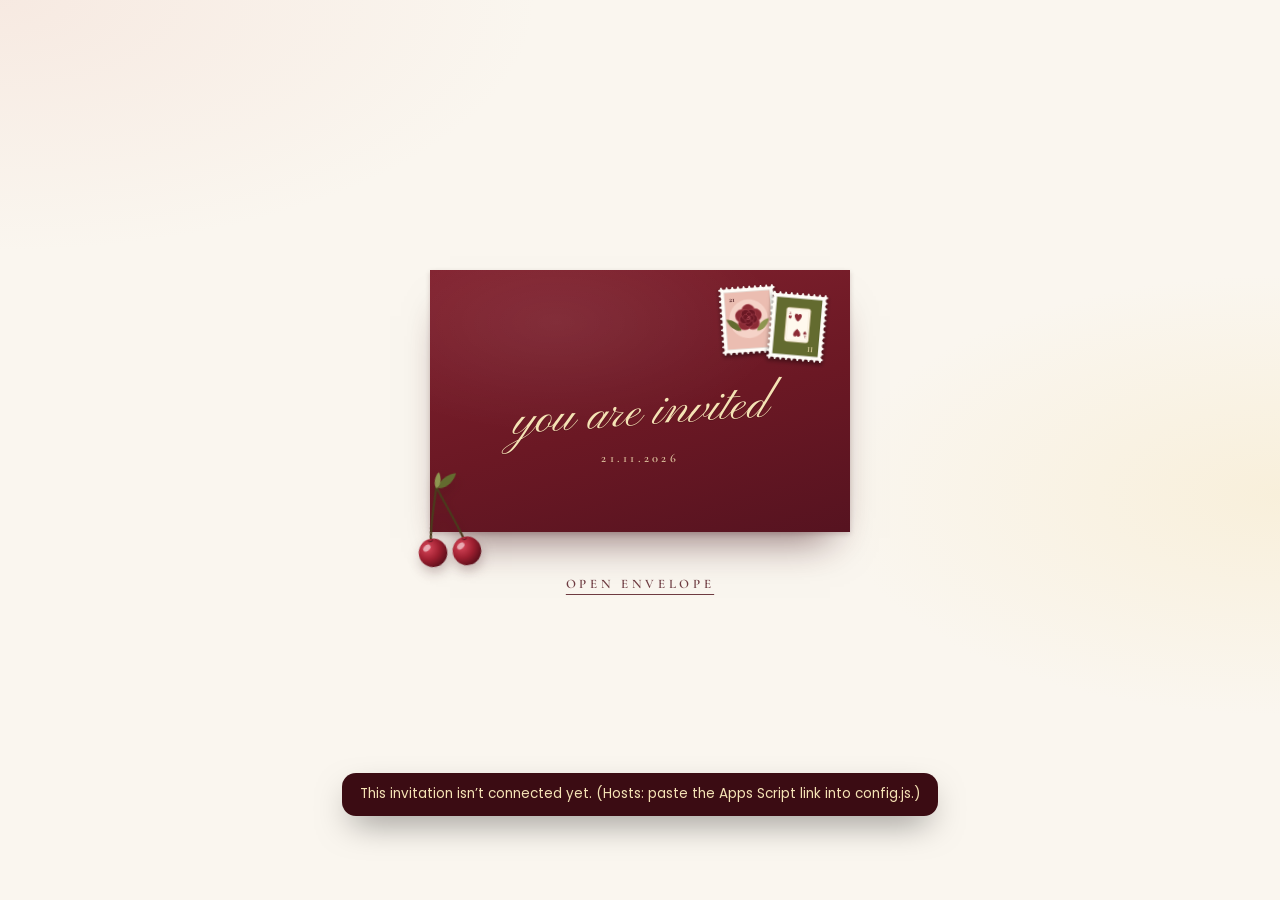
==== index.html @ 360c157d "Add files via upload" ====
<!doctype html>
<html lang="en">
<head>
<meta charset="utf-8">
<meta name="viewport" content="width=device-width, initial-scale=1, viewport-fit=cover">
<meta name="theme-color" content="#FAF6EF">
<meta name="robots" content="noindex, nofollow">
<meta name="format-detection" content="telephone=no">
<title>You’re invited 💌</title>
<meta name="description" content="Two of a Kind · A Birthday Celebration · Tap to open your invitation.">
<meta property="og:type" content="website">
<meta property="og:title" content="You’re invited 💌">
<meta property="og:description" content="Two of a Kind · A Birthday Celebration · Tap to open your invitation.">
<!-- OPTIONAL: for the envelope picture in WhatsApp previews, replace YOUR-GITHUB-NAME below with your GitHub username. -->
<meta property="og:image" content="https://YOUR-GITHUB-NAME.github.io/two-of-a-kind/og-default.jpg">
<meta property="og:image:width" content="1200">
<meta property="og:image:height" content="630">
<meta name="twitter:card" content="summary_large_image">
<link rel="icon" href="favicon.svg" type="image/svg+xml">
<link rel="preconnect" href="https://fonts.googleapis.com">
<link rel="preconnect" href="https://fonts.gstatic.com" crossorigin>
<link rel="stylesheet" href="https://fonts.googleapis.com/css2?family=Cormorant+Garamond:ital,wght@0,400;0,500;0,600;1,400;1,500&family=Pinyon+Script&family=Poppins:wght@300;400;500&display=swap">
<link rel="stylesheet" href="app.css?v=0134e0eb">
</head>
<body class="is-sealed is-loading">

<!-- ================================================= the envelope -->
<section class="opening" data-opening aria-label="Your invitation envelope">
  <div class="env-wrap">
    <div class="env" data-env>
      <div class="env-back" aria-hidden="true">
        <div class="env-card">
          <span class="ec-kicker">Please join us to celebrate</span>
          <span class="ec-script" data-slot="ec-title"></span>
        </div>
        <svg class="env-pocket" viewBox="0 0 160 100" preserveAspectRatio="none">
          <path d="M0 0L80 58L160 0V100H0Z" fill="#6B1824"/>
          <path d="M0 100L80 50L160 100Z" fill="#7A1F2B"/>
          <path d="M0 0L80 58L160 0M0 100L80 50L160 100" fill="none" stroke="#3B0C13" stroke-opacity=".35" stroke-width=".6"/>
        </svg>
        <div class="env-flap"><svg viewBox="0 0 160 64" preserveAspectRatio="none"><path d="M0 0H160L80 64Z" fill="#82222F"/><path d="M0 0L80 64L160 0" fill="none" stroke="#3B0C13" stroke-opacity=".3" stroke-width=".6"/></svg></div>
        <span class="env-seal" data-art="seal"></span>
      </div>
      <div class="env-front">
        <span class="stamp st-1" data-art="stamp-rose"></span>
        <span class="stamp st-2" data-art="stamp-heart"></span>
        <p class="env-script" data-slot="env-script">you are invited</p>
        <p class="env-date" data-slot="env-date"></p>
        <p class="env-to" data-slot="env-to"></p>
      </div>
    </div>
    <span class="op-cherries" data-art="cherries" aria-hidden="true"></span>
  </div>
  <button class="op-open" type="button" data-open>Open envelope</button>
  <p class="op-note" data-op-note hidden></p>
</section>

<!-- ================================================= the stationery -->
<main class="canvas" data-canvas aria-label="Invitation">

  <div class="hero">
    <div class="collage">
      <div class="liner" aria-hidden="true"></div>
      <button class="deco two-card" type="button" data-px="18" data-two aria-label="Flip the two of hearts">
        <span class="tc-inner"><span class="tc-face tc-front" data-art="two"></span><span class="tc-face tc-back" data-art="cardback"></span></span>
      </button>
      <span class="deco spark-a" data-px="-14" data-art="sparkles"></span>
      <figure class="polaroid pol-a" data-polaroid="0"></figure>
      <figure class="polaroid pol-b" data-polaroid="1"></figure>
      <div class="amp editable" data-amp data-edit="amp" role="img" aria-label="and"><span class="amp-ch" data-amp-ch data-px="-10">&amp;</span><span class="amp-handle" aria-hidden="true"></span></div>
      <p class="liner-script editable" data-edit="liner" data-text="linerScript"></p>
    </div>
    <div class="card-row">
      <figure class="polaroid pol-c" data-polaroid="2"></figure>
      <article class="invite-card editable" data-edit="card">
        <button class="kiss kiss-a" type="button" data-kiss aria-label="Send a kiss"><span data-art="kiss"></span></button>
        <p class="ic-kicker" data-text="kicker"></p>
        <h1 class="ic-title" data-slot="title"></h1>
        <p class="ic-tag" data-slot="tagline"></p>
        <span class="ic-rule" aria-hidden="true"></span>
        <p class="ic-names" data-slot="names"></p>
        <p class="ic-date" data-slot="ldate"></p>
        <button class="kiss kiss-b" type="button" data-kiss aria-label="Send a kiss"><span data-art="kiss"></span></button>
      </article>
      <p class="tape editable" data-edit="tape" data-slot="tape"></p>
    </div>
  </div>

  <div class="details">
    <article class="details-card land editable" data-land="rise" data-edit="details">
      <h2 class="dc-title"><span class="dc-the">The</span><span class="dc-script">Details</span></h2>
      <dl class="dc-list">
        <div><dt>Date</dt><dd data-slot="d-date"></dd></div>
        <div><dt>Time</dt><dd data-slot="d-time"></dd></div>
        <div><dt>Venue</dt><dd data-slot="d-venue"></dd></div>
        <div><dt>Location</dt><dd data-slot="d-location"></dd></div>
        <div><dt>RSVP by</dt><dd data-slot="d-deadline"></dd></div>
      </dl>
      <span class="dc-candles" data-art="candles" aria-hidden="true"></span>
    </article>

    <button class="mini mini-byob land editable" type="button" data-land="stamp" data-flip data-edit="byob" aria-label="Contribution card, tap to turn over">
      <span class="flip">
        <span class="face front">
          <svg class="mini-ico" viewBox="0 0 44 32" aria-hidden="true"><rect x="2" y="3" width="40" height="27" rx="2" fill="none" stroke="#3B0C13" stroke-width="1.6"/><path d="M3 4L22 18L41 4" fill="none" stroke="#3B0C13" stroke-width="1.6" stroke-linejoin="round"/><path d="M22 27C17 23.5 15.5 21 17 19.2C18.4 17.6 20.6 18.2 22 20C23.4 18.2 25.6 17.6 27 19.2C28.5 21 27 23.5 22 27Z" fill="#8C2B35"/></svg>
          <span class="m-title" data-text="byobTitle"></span>
          <span class="m-text" data-text="byobText"></span>
        </span>
        <span class="face back"><span class="m-back" data-text="byobBack"></span></span>
      </span>
    </button>

    <button class="mini mini-games land editable" type="button" data-land="right" data-flip data-edit="games" aria-label="Games card, tap to turn over">
      <span class="flip">
        <span class="face front">
          <svg class="mini-ico" viewBox="0 0 60 44" aria-hidden="true"><g class="die-a" transform="rotate(-12 18 24)"><rect x="4" y="10" width="26" height="26" rx="6" fill="#FFF9EE" stroke="#3B0C13" stroke-width="1.4"/><circle cx="11" cy="17" r="2.2" fill="#3B0C13"/><circle cx="17" cy="23" r="2.2" fill="#3B0C13"/><circle cx="23" cy="29" r="2.2" fill="#3B0C13"/></g><g class="die-b" transform="rotate(10 44 22)"><rect x="31" y="8" width="24" height="24" rx="6" fill="#3B0C13"/><circle cx="38" cy="15" r="2.1" fill="#F5E3B5"/><circle cx="48" cy="25" r="2.1" fill="#F5E3B5"/></g></svg>
          <span class="m-title" data-text="gamesTitle"></span>
          <span class="m-text" data-text="gamesText"></span>
        </span>
        <span class="face back"><span class="m-back" data-text="gamesBack"></span></span>
      </span>
    </button>

    <button class="mini mini-comfy land editable" type="button" data-land="left" data-flip data-edit="comfy" aria-label="Dress code card, tap to turn over">
      <span class="flip">
        <span class="face front">
          <span class="m-title" data-text="comfyTitle"></span>
          <span class="m-text" data-text="comfyText"></span>
          <svg class="mini-ico" viewBox="0 0 60 40" aria-hidden="true"><path d="M4 30Q30 22 56 10" fill="none" stroke="#636B2F" stroke-width="1.4"/><g fill="#636B2F"><path d="M16 27C12 20 14 14 20 12C21 18 20 23 16 27Z"/><path d="M28 23C26 16 29 10 35 9C35 15 33 20 28 23Z"/><path d="M40 18C39 12 42 7 48 6C47 11 45 16 40 18Z"/></g><g fill="#8E9650"><path d="M18 27C24 31 30 30 33 26C27 24 22 24 18 27Z"/><path d="M31 22C37 25 42 23 44 19C39 18 34 18 31 22Z"/></g></svg>
        </span>
        <span class="face back"><span class="m-back" data-text="comfyBack"></span></span>
      </span>
    </button>
  </div>

  <div class="reply">
    <figure class="polaroid pol-d land" data-land="drop" data-polaroid="3"></figure>
    <button class="rsvp-card land" type="button" data-land="rise" data-rsvp-card>
      <span class="rc-cherries" data-art="cherries" aria-hidden="true"></span>
      <span class="rc-spark" data-art="sparkles" aria-hidden="true"></span>
      <span class="rc-top" data-rc="top">Kindly</span>
      <span class="rc-script" data-rc="script">Rsvp</span>
      <span class="rc-bottom" data-rc="bottom">here</span>
      <span class="rc-note" data-rc="note"></span>
    </button>
    <div class="kisses land" data-land="stamp">
      <button class="kiss kiss-c" type="button" data-kiss aria-label="Send a kiss"><span data-art="kiss-dark"></span></button>
      <button class="kiss kiss-d" type="button" data-kiss aria-label="Send a kiss"><span data-art="kiss"></span></button>
    </div>
    <p class="signoff land editable" data-land="rise" data-edit="signoff" data-slot="signoff"></p>
  </div>
</main>

<!-- host editing -->
<button class="edit-toggle" type="button" data-edit-toggle hidden>✎ Edit</button>
<div class="edit-bar" data-edit-bar hidden>
  <span>Editing · tap anything marked ✎</span>
  <button type="button" data-edit-done>Done</button>
</div>
<div class="sheet" data-editor hidden>
  <form class="sheet-card editor" role="dialog" aria-modal="true" aria-labelledby="editor-title" data-editor-form novalidate>
    <span class="sheet-handle" aria-hidden="true"></span>
    <button class="sheet-x" type="button" data-close-editor aria-label="Close">×</button>
    <p class="sh-kicker">Edit</p>
    <h2 class="sh-title sh-title--sm" id="editor-title" data-editor-title></h2>
    <div class="ed-photo" data-ed-photo hidden>
      <div class="ed-thumb" data-ed-thumb></div>
      <div class="ed-photo-actions">
        <label class="btn btn--wine btn--sm ed-file">Choose photo<input type="file" accept="image/*" data-ed-file></label>
        <button class="btn btn--line btn--sm" type="button" data-ed-reset>Use illustration</button>
      </div>
    </div>
    <div data-ed-fields></div>
    <p class="ed-note" data-ed-note hidden></p>
    <div class="form-error" data-ed-error role="alert" hidden></div>
    <button class="btn btn--wine btn--lg btn--block" type="submit" data-ed-save>Save</button>
  </form>
</div>

<button class="fab" type="button" data-fab>Kindly RSVP</button>
<button class="music" type="button" data-music aria-label="Play music" aria-pressed="false" hidden>
  <svg viewBox="0 0 24 24" width="18" height="18" aria-hidden="true"><path d="M9 18V6l10-2v12" fill="none" stroke="currentColor" stroke-width="1.8"/><circle cx="6.5" cy="18" r="2.5" fill="currentColor"/><circle cx="16.5" cy="16" r="2.5" fill="currentColor"/></svg>
</button>
<audio data-audio preload="none" loop></audio>
<div class="toast" data-toast role="status" aria-live="polite"></div>

<!-- ================================================= RSVP sheet -->
<div class="sheet" data-sheet hidden>
  <div class="sheet-card" role="dialog" aria-modal="true" aria-label="RSVP">
    <span class="sheet-handle" aria-hidden="true"></span>
    <button class="sheet-x" type="button" data-close-sheet aria-label="Close">×</button>
    <div class="rsvp" data-rsvp data-view="choose">

      <div class="rsvp-pane" data-pane="choose">
        <p class="sh-kicker">Kindly reply</p>
        <h2 class="sh-title">So… are you in?</h2>
        <p class="sh-sub">Good times are better with good company.</p>
        <p class="rsvp-current" data-current hidden></p>
        <div class="choice">
          <button class="btn btn--wine btn--lg" type="button" data-choice="yes"><span aria-hidden="true">💖</span> Count me in!</button>
          <button class="btn btn--line btn--lg" type="button" data-choice="no"><span aria-hidden="true">🥹</span> Can’t make it</button>
        </div>
        <p class="rsvp-by" data-slot="rsvp-by"></p>
      </div>

      <form class="rsvp-pane form" data-pane="yes" novalidate>
        <button class="back" type="button" data-back>← Change my answer</button>
        <h2 class="sh-title sh-title--sm">Yay! Let’s get you on the list. <span aria-hidden="true">💖</span></h2>
        <div class="form-error" data-form-error role="alert" hidden></div>
        <label class="field">
          <span class="lbl">Full name</span>
          <input name="name" autocomplete="name" autocapitalize="words" maxlength="80" required>
          <span class="err" data-err="name"></span>
        </label>
        <div class="field">
          <div class="lbl-row">
            <span class="lbl" id="contact-lbl">Best way to reach you</span>
            <span class="seg" role="radiogroup" aria-label="Contact type">
              <button type="button" role="radio" aria-checked="true" data-ckind="tel">Phone</button>
              <button type="button" role="radio" aria-checked="false" data-ckind="email">Email</button>
            </span>
          </div>
          <input name="contact" type="tel" inputmode="tel" autocomplete="tel" maxlength="120" aria-labelledby="contact-lbl" placeholder="Your phone number">
          <span class="err" data-err="contact"></span>
        </div>
        <div class="field" data-party hidden>
          <span class="lbl">How many of you? <small data-party-hint></small></span>
          <div class="stepper">
            <button type="button" data-step="-1" aria-label="One fewer">−</button>
            <output name="partySize" data-party-out>1</output>
            <button type="button" data-step="1" aria-label="One more">+</button>
          </div>
          <span class="err" data-err="partySize"></span>
        </div>
        <fieldset class="field">
          <legend class="lbl">Bringing a game? <span aria-hidden="true">🎲</span></legend>
          <div class="chips">
            <label class="chip"><input type="radio" name="bringingGame" value="yes"><span>Yes!</span></label>
            <label class="chip"><input type="radio" name="bringingGame" value="no" checked><span>Not this time</span></label>
          </div>
          <input name="game" class="game-input" placeholder="Which one? (optional)" maxlength="60" hidden>
        </fieldset>
        <div class="field note-field">
          <button type="button" class="linkish" data-note-toggle>+ Add a note for the hosts</button>
          <textarea name="message" rows="2" maxlength="280" placeholder="Anything we should know?" hidden></textarea>
        </div>
        <button class="btn btn--wine btn--lg btn--block" type="submit" data-submit>Confirm my RSVP <span aria-hidden="true">✨</span></button>
      </form>

      <form class="rsvp-pane form" data-pane="no" novalidate>
        <button class="back" type="button" data-back>← Change my answer</button>
        <h2 class="sh-title sh-title--sm">We’ll save you a toast. <span aria-hidden="true">🥂</span></h2>
        <div class="form-error" data-form-error role="alert" hidden></div>
        <label class="field">
          <span class="lbl">Your name</span>
          <input name="name" autocomplete="name" autocapitalize="words" maxlength="80" required>
          <span class="err" data-err="name"></span>
        </label>
        <div class="field note-field">
          <button type="button" class="linkish" data-note-toggle>+ Leave a little note</button>
          <textarea name="message" rows="2" maxlength="280" placeholder="Optional" hidden></textarea>
        </div>
        <button class="btn btn--wine btn--lg btn--block" type="submit" data-submit>Send my regrets</button>
      </form>

      <div class="rsvp-pane done" data-pane="done-yes" tabindex="-1">
        <div class="petals" data-petals aria-hidden="true"></div>
        <h2 class="done-title">You’re on the list! <span aria-hidden="true">✨</span></h2>
        <p class="sh-sub">Can’t wait to see you there!</p>
        <article class="pass" aria-label="Your guest pass">
          <span class="pass-stamp" data-art="stamp-cherries" aria-hidden="true"></span>
          <p class="pass-kicker">Official guest pass</p>
          <h3 class="pass-title" data-slot="p-event"></h3>
          <div class="pass-perf" aria-hidden="true"></div>
          <dl class="pass-grid">
            <div class="full"><dt>Guest</dt><dd data-slot="p-guest"></dd></div>
            <div><dt>Status</dt><dd class="ok">Confirmed ✓</dd></div>
            <div><dt data-slot="p-party-lbl">Party</dt><dd data-slot="p-party"></dd></div>
            <div><dt>Date</dt><dd data-slot="p-date"></dd></div>
            <div><dt>Time</dt><dd data-slot="p-time"></dd></div>
            <div class="full"><dt>Location</dt><dd data-slot="p-location"></dd></div>
          </dl>
        </article>
        <div class="countdown" data-countdown></div>
        <div class="pass-actions">
          <button class="btn btn--wine" type="button" data-save-pass>Save my pass</button>
          <button class="btn btn--line" type="button" data-cal-toggle aria-expanded="false">Add to calendar</button>
          <button class="btn btn--line" type="button" data-directions>Get directions</button>
          <button class="btn btn--line" type="button" data-update>Update my RSVP</button>
        </div>
        <div class="cal-menu" data-cal-menu hidden>
          <a data-cal="google" target="_blank" rel="noopener">Google Calendar</a>
          <a data-cal="ics">Apple / Outlook</a>
        </div>
        <div class="mylink" data-mylink hidden>
          <p>Your personal link: check the details or change your RSVP any time. This page also remembers you on this phone.</p>
          <div class="mylink-row"><input readonly data-mylink-input aria-label="Your personal link"><button type="button" class="btn btn--wine btn--sm" data-copy-link>Copy</button></div>
          <a class="btn btn--line btn--sm mylink-wa" data-mylink-wa target="_blank" rel="noopener">Send it to myself on WhatsApp</a>
        </div>
      </div>

      <div class="rsvp-pane done" data-pane="done-no" tabindex="-1">
        <h2 class="done-title">We’ll miss you! <span aria-hidden="true">💕</span></h2>
        <p class="sh-sub">Thanks for letting us know!</p>
        <button class="btn btn--line" type="button" data-update>Changed your mind? Update my RSVP</button>
      </div>

      <div class="rsvp-pane done" data-pane="closed">
        <h2 class="done-title">RSVPs are closed</h2>
        <p class="sh-sub" data-slot="closed-msg"></p>
      </div>
    </div>
  </div>
</div>

<div class="sheet sheet--pass" data-pass-modal hidden>
  <div class="sheet-card" role="dialog" aria-modal="true" aria-label="Save your guest pass">
    <span class="sheet-handle" aria-hidden="true"></span>
    <button class="sheet-x" type="button" data-close-modal aria-label="Close">×</button>
    <div class="pass-img-wrap"><img alt="Your guest pass" data-pass-img><p class="pass-loading" data-pass-loading>Making your pass…</p></div>
    <p class="pass-tip">Long-press the image to save it to your photos.</p>
    <div class="pass-modal-actions">
      <button class="btn btn--wine btn--sm" type="button" data-share-pass hidden>Share / Save</button>
      <a class="btn btn--line btn--sm" data-download-pass download="guest-pass.png">Download</a>
    </div>
  </div>
</div>

<noscript><div class="noscript">This invitation needs JavaScript to open. Please open the link in your phone’s browser.</div></noscript>
<script src="config.js?v=0134e0eb"></script>
<script src="event.js?v=0134e0eb"></script>
<script src="art.js?v=0134e0eb"></script>
<script src="static-api.js?v=0134e0eb"></script>
</body>
</html>
---- app.css ----
/* Layout concept: one warm-white stationery canvas. Burgundy paper, Polaroids and ivory cards overlap like pieces
   laid on a table: envelope → collage (liner + photos + invitation) → layered detail cards → RSVP card. */
:root {
  --canvas: #FAF6EF;
  --cream: #FCF4E4;
  --paper: #FFFAF0;
  --ivory: #F5E3B5;
  --burgundy: #3B0C13;
  --wine: #6B1824;
  --wine-2: #82222F;
  --rose: #8C2B35;
  --pink: #EBBDB1;
  --pink-soft: #F5DCD3;
  --olive: #636B2F;
  --olive-soft: #8E9650;
  --ink: #3B0C13;
  --ink-soft: #6E3B41;
  --script: 'Pinyon Script', 'Snell Roundhand', 'Apple Chancery', cursive;
  --serif: 'Cormorant Garamond', 'Cormorant', Georgia, 'Times New Roman', serif;
  --sans: 'Poppins', system-ui, -apple-system, 'Segoe UI', Roboto, sans-serif;
  --ease: cubic-bezier(.22, .8, .24, 1);
  --shadow-paper: 0 18px 32px -18px rgba(59, 12, 19, .55), 0 2px 5px rgba(59, 12, 19, .1);
  --safe-t: env(safe-area-inset-top, 0px);
  --safe-b: env(safe-area-inset-bottom, 0px);
  color-scheme: light;
}

*, *::before, *::after { box-sizing: border-box; }
html { -webkit-text-size-adjust: 100%; background: var(--canvas); }
body {
  margin: 0; min-height: 100vh; color: var(--ink); font: 300 15px/1.55 var(--sans);
  background:
    radial-gradient(60% 40% at 0% 0%, rgba(235, 189, 177, .22), rgba(235, 189, 177, 0) 70%),
    radial-gradient(50% 35% at 100% 55%, rgba(245, 227, 181, .35), rgba(245, 227, 181, 0) 70%),
    var(--canvas);
  -webkit-font-smoothing: antialiased; overflow-x: clip; -webkit-tap-highlight-color: transparent;
}
button, input, textarea { font: inherit; color: inherit; }
button { cursor: pointer; }
img, svg { display: block; max-width: 100%; }
a { color: inherit; }
[hidden] { display: none !important; }
:focus-visible { outline: 2px solid var(--rose); outline-offset: 3px; }
.is-placeholder { opacity: .6; font-style: normal !important; font-family: var(--serif) !important; letter-spacing: .04em; }

/* ================================================= envelope */
.opening {
  min-height: 100vh; min-height: 100svh;
  display: flex; flex-direction: column; align-items: center; justify-content: center; gap: 34px;
  padding: calc(var(--safe-t) + 28px) 20px calc(var(--safe-b) + 28px);
}
.is-open .opening { display: none; }
.env-wrap { position: relative; width: min(86vw, 420px); margin-top: -3vh; }
.env { position: relative; aspect-ratio: 8 / 5; }
.env-front, .env-back { position: absolute; inset: 0; }
.env-front {
  z-index: 2; display: flex; flex-direction: column; align-items: center; justify-content: center; text-align: center;
  background:
    radial-gradient(90% 70% at 30% 20%, rgba(255, 255, 255, .07), rgba(255, 255, 255, 0) 60%),
    linear-gradient(165deg, var(--wine-2) 0%, var(--wine) 55%, #561320 100%);
  box-shadow: 0 26px 40px -20px rgba(59, 12, 19, .6), 0 2px 5px rgba(59, 12, 19, .18);
  color: var(--ivory);
}
.stamp { position: absolute; top: 6%; width: 13.5%; filter: drop-shadow(0 2px 2px rgba(0, 0, 0, .28)); }
.stamp svg { width: 100%; height: auto; }
.st-1 { right: 18%; transform: rotate(-4deg); }
.st-2 { right: 5%; top: 9%; transform: rotate(5deg); }
.env-script { margin: 12% 0 0; font: 400 clamp(34px, 10.5vw, 50px)/1 var(--script); transform: rotate(-4deg); color: var(--ivory); text-shadow: 0 1px 0 rgba(0, 0, 0, .15); }
.env-date { margin: 14px 0 0; font: 600 12.5px/1 var(--serif); letter-spacing: .26em; color: rgba(245, 227, 181, .85); }
.env-to { position: absolute; right: 7%; bottom: 8%; margin: 0; font: italic 500 15px/1 var(--serif); color: rgba(245, 227, 181, .78); }
.env-back { z-index: 1; transform: scaleX(0); perspective: 900px; }
.env-back::before { content: ''; position: absolute; inset: 0; background: #4E101A; box-shadow: 0 26px 40px -20px rgba(59, 12, 19, .6); }
.env-card {
  position: absolute; left: 6%; right: 6%; top: 6%; height: 90%; z-index: 2;
  background: var(--cream); box-shadow: 0 2px 6px rgba(0, 0, 0, .2);
  display: flex; flex-direction: column; align-items: center; padding-top: 9%; color: var(--burgundy); text-align: center;
}
.ec-kicker { font: 600 8.5px/1 var(--serif); letter-spacing: .22em; text-transform: uppercase; color: var(--rose); }
.ec-script { margin-top: 8px; font: 400 clamp(24px, 7.5vw, 34px)/1 var(--script); }
.env-pocket { position: absolute; inset: 0; width: 100%; height: 100%; z-index: 3; }
.env-flap { position: absolute; left: 0; right: 0; top: 0; height: 64%; z-index: 4; transform-origin: 50% 0; }
.env-flap svg { width: 100%; height: 100%; filter: drop-shadow(0 3px 3px rgba(0, 0, 0, .25)); }
.env-seal { position: absolute; left: 50%; top: 64%; width: 17%; z-index: 5; transform: translate(-50%, -50%); filter: drop-shadow(0 3px 3px rgba(0, 0, 0, .3)); }
.op-cherries { position: absolute; left: -7%; bottom: -15%; width: 20%; z-index: 3; transform: rotate(-12deg); filter: drop-shadow(0 6px 6px rgba(59, 12, 19, .25)); }
.op-open {
  background: none; border: 0; padding: 12px 18px; color: var(--ink-soft);
  font: 600 13px/1 var(--serif); letter-spacing: .28em; text-transform: uppercase;
  text-decoration: underline; text-decoration-thickness: 1px; text-underline-offset: 6px;
  animation: breathe 3s ease-in-out infinite;
}
.op-note { max-width: 300px; margin: 8px 0 0; text-align: center; font: italic 500 17px/1.45 var(--serif); color: var(--ink-soft); }
.op-note a { color: var(--rose); }

/* opening sequence */
.is-opening .op-open, .is-opening .op-cherries { opacity: 0; transition: opacity .3s; animation: none; }
.is-opening .env-front { animation: flipOut .3s ease-in forwards; }
.is-opening .env-back { animation: flipIn .3s .3s ease-out forwards; }
.is-opening .env-seal { animation: sealOff .45s .8s ease-in forwards; }
.is-opening .env-flap { animation: flapOpen .6s 1.05s cubic-bezier(.4, 0, .2, 1) forwards; }
.is-opening .env-card { animation: cardOut .85s 1.6s var(--ease) forwards; }
.is-opening .opening { animation: opFade .5s 2.45s ease forwards; }
@keyframes flipOut { to { transform: scaleX(0); } }
@keyframes flipIn { from { transform: scaleX(0); } to { transform: scaleX(1); } }
@keyframes sealOff { 0% { transform: translate(-50%, -50%) scale(1); } 30% { transform: translate(-50%, -50%) scale(1.12); } 100% { transform: translate(-50%, -20%) scale(.6); opacity: 0; } }
@keyframes flapOpen { 0% { transform: rotateX(0); z-index: 4; } 49% { z-index: 4; } 50% { z-index: 1; } 100% { transform: rotateX(180deg); z-index: 1; } }
@keyframes cardOut { to { transform: translateY(-56%); } }
@keyframes opFade { to { opacity: 0; transform: scale(1.04); } }
@keyframes breathe { 0%, 100% { opacity: .65; } 50% { opacity: 1; } }

/* ================================================= canvas */
.canvas { display: none; position: relative; overflow-x: clip; max-width: 520px; margin: 0 auto; padding: calc(var(--safe-t) + 22px) 16px calc(var(--safe-b) + 120px); }
.is-open .canvas { display: block; }

/* --- hero collage */
.collage { position: relative; aspect-ratio: 1 / 1.08; }
.liner { position: absolute; left: 3%; right: 3%; top: 6%; bottom: 0; }
.liner svg { width: 100%; height: 100%; overflow: visible; filter: drop-shadow(0 18px 22px rgba(59, 12, 19, .35)); }
.deco { position: absolute; z-index: 4; pointer-events: none; translate: 0 var(--py, 0px); }
.deco svg { width: 100%; height: auto; display: block; }
.two-card { left: -2%; top: 1%; width: 16%; padding: 0; border: 0; background: none; pointer-events: auto; cursor: pointer; transform: rotate(-14deg); filter: drop-shadow(0 6px 8px rgba(59, 12, 19, .25)); perspective: 600px; }
.tc-inner { display: grid; transform-style: preserve-3d; transition: transform .7s cubic-bezier(.3, 1.4, .4, 1); }
.two-card.flipped .tc-inner { transform: rotateY(180deg); }
.tc-face { grid-area: 1 / 1; backface-visibility: hidden; -webkit-backface-visibility: hidden; }
.tc-back { transform: rotateY(180deg); }
.spark-a { right: 3%; top: 0; width: 16%; }

.polaroid { position: absolute; margin: 0; perspective: 1000px; }
.pol-flip {
  display: grid; width: 100%; padding: 0; border: 0; background: none; color: inherit; text-align: center; cursor: pointer;
  transform-style: preserve-3d; transition: transform .8s cubic-bezier(.3, 1.3, .4, 1);
}
.polaroid.flipped .pol-flip { transform: rotateY(180deg); }
.pol-face { grid-area: 1 / 1; backface-visibility: hidden; -webkit-backface-visibility: hidden; background: #FFFDF8; padding: 7% 7% 0; box-shadow: 0 16px 26px -14px rgba(40, 10, 15, .55), 0 1px 3px rgba(40, 10, 15, .14); }
.pol-back {
  transform: rotateY(180deg); display: flex; flex-direction: column; align-items: center; justify-content: center; gap: 10px; padding: 12%;
  background: repeating-linear-gradient(0deg, rgba(140, 43, 53, .07) 0 1px, transparent 1px 26px), #FBF6EC;
}
.pol-note { font: 400 clamp(18px, 5.4vw, 26px)/1.15 var(--script); color: var(--burgundy); overflow-wrap: anywhere; }
.pol-stamp { font: 600 10.5px/1 var(--serif); letter-spacing: .24em; color: var(--rose); border: 1px solid rgba(140, 43, 53, .4); padding: 5px 8px; transform: rotate(-6deg); }
.polaroid .ph { display: block; position: relative; aspect-ratio: 1 / 1.04; overflow: hidden; background: var(--pink-soft); }
.polaroid .ph > svg, .polaroid .ph > img { width: 100%; height: 100%; object-fit: cover; transform: translateY(var(--py, 0px)) scale(1.14); will-change: transform; }
.polaroid .ph::after { content: ''; position: absolute; inset: 0; box-shadow: inset 0 0 0 1px rgba(0, 0, 0, .06); background: linear-gradient(160deg, rgba(255, 255, 255, .12), rgba(255, 255, 255, 0) 40%); }
.pol-cap { display: block; padding: .5em 0 .65em; text-align: center; font: 400 clamp(16px, 4.8vw, 23px)/1 var(--script); color: var(--burgundy); white-space: nowrap; overflow: hidden; text-overflow: ellipsis; }
.pol-a { left: 6%; top: 17%; width: 45%; transform: rotate(-7deg); z-index: 2; }
.pol-b { left: 49%; top: 21%; width: 43%; transform: rotate(5.5deg); z-index: 2; }
.amp {
  position: absolute; left: 50%; top: 47%; z-index: 3; transform: translate(-50%, -50%) rotate(-6deg);
  font: italic 500 90px/1 var(--serif); color: var(--canvas); user-select: none; -webkit-user-select: none; cursor: default;
  text-shadow: 0 3px 10px rgba(40, 10, 15, .35);
}
.amp-ch { display: block; padding: 0 .06em; translate: 0 var(--py, 0px); }
.amp-handle { display: none; }
.amp.is-off { display: none; }
.is-editing .amp { touch-action: none; cursor: grab; outline-offset: 2px; }
.is-editing .amp.is-off { display: block; opacity: .35; }
.is-editing .amp.dragging { cursor: grabbing; }
.is-editing .amp-handle {
  display: block; position: absolute; right: -14px; bottom: -14px; width: 26px; height: 26px; border-radius: 50%;
  background: var(--paper); border: 2px solid var(--wine); box-shadow: 0 3px 8px rgba(0, 0, 0, .3); cursor: nwse-resize; touch-action: none;
}
.is-editing .amp-handle::after { content: '⤡'; display: grid; place-items: center; height: 100%; font: 400 13px/1 var(--sans); color: var(--wine); }
.is-entering .amp { animation: popIn .7s 1s cubic-bezier(.3, 1.5, .5, 1) both; }
.field input.ed-range { min-height: 0; height: 32px; padding: 0; border: 0; border-radius: 0; background: none; box-shadow: none; -webkit-appearance: auto; appearance: auto; accent-color: var(--wine); width: 100%; }
.ed-swatch small { display: block; margin-top: 4px; text-align: center; font: 400 10.5px/1.2 var(--sans); color: var(--ink-soft); }
.ed-swatches { display: flex; gap: 10px; flex-wrap: wrap; }
.ed-swatch { position: relative; }
.ed-swatch input { position: absolute; inset: 0; opacity: 0; margin: 0; cursor: pointer; }
.ed-swatch span { display: grid; place-items: center; width: 44px; height: 44px; border-radius: 50%; border: 2px solid rgba(59, 12, 19, .2); font: italic 500 24px/1 var(--serif); }
.ed-swatch input:checked + span { border-color: var(--wine); box-shadow: 0 0 0 3px rgba(107, 24, 36, .2); }
.ed-swatch input:focus-visible + span { outline: 2px solid var(--rose); outline-offset: 2px; }
.ed-check { display: flex; align-items: center; gap: 10px; margin: 0 0 18px; font: 400 14px/1.3 var(--sans); }
.ed-check input { width: 20px; height: 20px; accent-color: var(--wine); }
.liner-script { position: absolute; left: 0; right: 0; bottom: 14%; margin: 0; z-index: 2; text-align: center; font: 400 clamp(28px, 9vw, 42px)/1 var(--script); color: var(--ivory); transform: rotate(-3deg); text-shadow: 0 1px 0 rgba(0, 0, 0, .2); }

.card-row { position: relative; margin-top: -11%; }
.pol-c { left: 0; top: 64px; width: 39%; transform: rotate(-8deg); z-index: 1; }
.invite-card {
  position: relative; z-index: 2; margin-left: 24%; text-align: center; color: var(--burgundy);
  padding: 19% 7% 12%;
  background:
    radial-gradient(110% 70% at 50% 0%, rgba(255, 255, 255, .7), rgba(255, 255, 255, 0) 60%),
    radial-gradient(80% 50% at 100% 100%, rgba(235, 189, 177, .28), rgba(235, 189, 177, 0) 70%),
    var(--cream);
  box-shadow: 0 28px 44px -24px rgba(59, 12, 19, .6), 0 2px 6px rgba(59, 12, 19, .1);
}
.kiss { position: absolute; display: block; padding: 0; border: 0; background: none; cursor: pointer; }
.kiss > span, .kiss svg { display: block; width: 100%; height: auto; }
.kiss.smack { animation: smack .45s var(--ease); }
@keyframes smack { 0% { scale: 1; } 40% { scale: 1.3; } 100% { scale: 1; } }
.kiss-a { top: 4%; right: 6%; width: 15%; transform: rotate(16deg); opacity: .9; }
.kiss-b { bottom: 5%; right: 8%; width: 14%; transform: rotate(-10deg); opacity: .9; }
.ic-kicker { margin: 0 0 .7em; font: 600 clamp(10.5px, 3vw, 12.5px)/1.45 var(--serif); letter-spacing: .22em; text-transform: uppercase; color: var(--rose); text-wrap: balance; }
.ic-title { margin: 0; font: 400 var(--title-size, clamp(48px, 15vw, 72px))/.95 var(--script); color: var(--burgundy); }
.ic-title span { display: block; }
.ic-title span + span { margin-top: -.08em; }
.ic-tag { margin: .45em 0 0; font: italic 500 clamp(18px, 5.2vw, 23px)/1.2 var(--serif); color: var(--ink-soft); }
.ic-rule { display: block; width: 38px; height: 1px; margin: 16px auto 14px; background: var(--rose); opacity: .5; }
.ic-names { margin: 0; font: 600 clamp(13px, 3.9vw, 16px)/1.5 var(--serif); letter-spacing: .16em; text-transform: uppercase; color: var(--burgundy); text-wrap: balance; overflow-wrap: anywhere; }
.ic-date { margin: .45em 0 0; font: 500 clamp(19px, 5.6vw, 24px)/1.2 var(--serif); color: var(--burgundy); }
.tape {
  position: absolute; left: 20%; top: -16px; z-index: 3; margin: 0; padding: 7px 20px 8px;
  background: rgba(235, 189, 177, .88); color: var(--burgundy); font: 400 23px/1 var(--script); white-space: nowrap;
  transform: rotate(-7deg);
  clip-path: polygon(2% 6%, 8% 0, 92% 3%, 98% 0, 100% 50%, 97% 100%, 6% 96%, 0 100%, 1.5% 50%);
}

/* --- details: layered stationery */
.details { position: relative; display: flex; flex-direction: column; margin-top: 58px; }
.details-card {
  position: relative; z-index: 1; width: 80%; padding: 24px 22px 96px; color: var(--ivory);
  background:
    radial-gradient(90% 60% at 20% 0%, rgba(255, 255, 255, .07), rgba(255, 255, 255, 0) 60%),
    linear-gradient(165deg, var(--wine-2) 0%, var(--wine) 50%, #561320 100%);
  box-shadow: var(--shadow-paper); transform: rotate(-1.2deg);
}
.dc-title { margin: 0 0 18px; display: flex; flex-direction: column; align-items: flex-start; font-weight: 400; }
.dc-the { font: 600 22px/1 var(--serif); letter-spacing: .14em; text-transform: uppercase; }
.dc-script { margin: -4px 0 0 30px; font: 400 46px/1.05 var(--script); color: var(--pink); }
.dc-list { margin: 0; display: grid; gap: 14px; }
.dc-list dt { font: 600 11.5px/1.2 var(--serif); letter-spacing: .24em; text-transform: uppercase; color: var(--pink); }
.dc-list dd, .pass-grid dd, .stepper output, .rsvp-by { font-variant-numeric: lining-nums; }
.dc-list dd { margin: 3px 0 0; font: 500 18.5px/1.3 var(--serif); color: var(--ivory); overflow-wrap: anywhere; }
.dc-list dd small { display: flex; align-items: center; gap: 6px; margin-top: 4px; font: 300 12px/1.4 var(--sans); color: rgba(245, 227, 181, .78); }
.dc-list dd small svg { flex: none; }
.dc-list dd a { display: inline-block; margin-top: 6px; font: 400 12px/1.4 var(--sans); color: var(--pink); text-underline-offset: 3px; }
.dc-candles { position: absolute; left: 16px; bottom: 12px; width: 50px; }
.dc-candles svg { width: 100%; height: auto; }
.dc-candles .flame { animation: flicker 1.8s ease-in-out infinite alternate; }

.mini { position: relative; margin: 0; padding: 0; border: 0; background: none; color: var(--burgundy); text-align: inherit; cursor: pointer; perspective: 900px; display: block; }
.mini .flip { display: grid; transform-style: preserve-3d; transition: transform .75s cubic-bezier(.3, 1.3, .4, 1); }
.mini.flipped .flip { transform: rotateY(180deg); }
.mini .face { grid-area: 1 / 1; position: relative; display: flex; flex-direction: column; justify-content: center; backface-visibility: hidden; -webkit-backface-visibility: hidden; box-shadow: var(--shadow-paper); }
.mini .back { transform: rotateY(180deg); align-items: center; text-align: center; }
.m-title { display: block; }
.m-text { display: block; margin-top: 4px; font: italic 500 16px/1.3 var(--serif); }
.m-back { display: block; font: italic 500 17px/1.35 var(--serif); }
.mini-ico { position: absolute; }
.mini-byob { position: absolute; right: 0; top: -24px; z-index: 3; width: 41%; transform: rotate(5deg); text-align: center; }
.mini-byob .face { padding: 16px 12px 14px; background: var(--paper); border: 1px solid rgba(140, 43, 53, .28); }
.mini-byob .back { background: var(--wine); color: var(--ivory); border-color: transparent; }
.mini-byob .m-title { font: 600 23px/1.05 var(--serif); letter-spacing: .06em; padding: 4px 0 0 .06em; font-variant-numeric: lining-nums; }
.mini-byob .m-text { color: var(--ink-soft); }
.mini-byob .mini-ico { width: 24px; left: 9px; top: 8px; opacity: .9; transform: rotate(-8deg); }
.mini-games { align-self: flex-end; z-index: 2; width: 58%; margin-top: -68px; transform: rotate(-3deg); text-align: center; }
.mini-games .face { padding: 14px 16px 22px; background: var(--pink); }
.mini-games .back { background: var(--paper); border: 1px solid rgba(140, 43, 53, .25); }
.mini-games .m-title { font: 400 38px/1.05 var(--script); }
.mini-games .mini-ico { width: 40px; right: -10px; top: -16px; transform: rotate(8deg); filter: drop-shadow(0 3px 3px rgba(0, 0, 0, .2)); }
.mini-games.rolling .die-a { animation: roll .7s var(--ease); transform-box: fill-box; transform-origin: center; }
.mini-games.rolling .die-b { animation: roll .8s .05s var(--ease) reverse; transform-box: fill-box; transform-origin: center; }
@keyframes roll { 0% { rotate: 0deg; translate: 0 0; } 45% { rotate: 200deg; translate: 3px -9px; } 100% { rotate: 360deg; translate: 0 0; } }
.mini-comfy { align-self: flex-start; z-index: 3; width: 62%; margin: -12px 0 0 3%; transform: rotate(2.4deg); text-align: left; }
.mini-comfy .face { padding: 16px 16px 26px; background: var(--paper); box-shadow: inset 0 0 0 5px var(--paper), inset 0 0 0 6px rgba(99, 107, 47, .38), var(--shadow-paper); }
.mini-comfy .back { background: var(--olive); color: var(--ivory); padding: 16px; box-shadow: var(--shadow-paper); }
.mini-comfy .m-title { font: 600 14px/1.25 var(--serif); letter-spacing: .13em; text-transform: uppercase; color: var(--olive); }
.mini-comfy .m-text { color: var(--ink-soft); }
.mini-comfy .mini-ico { width: 46px; right: 10px; bottom: 6px; }
.mini::after { content: '↻'; position: absolute; right: 8px; bottom: 6px; z-index: 2; font: 400 13px/1 var(--sans); color: currentColor; opacity: .35; pointer-events: none; }
.mini-comfy::after { right: 60px; }
.mini.flipped::after { opacity: 0; }

/* --- reply */
.reply { position: relative; display: flex; flex-direction: column; margin-top: 52px; }
.pol-d { right: 1%; top: -6px; width: 42%; transform: rotate(7deg); z-index: 1; }
.rsvp-card {
  position: relative; z-index: 2; width: 66%; margin: 78px 0 0 3%; padding: 18px 20px 16px;
  display: flex; flex-direction: column; text-align: left; color: var(--burgundy);
  background: var(--paper); border: 1px solid rgba(140, 43, 53, .5);
  box-shadow: inset 0 0 0 5px var(--paper), inset 0 0 0 6px rgba(140, 43, 53, .25), 0 20px 34px -18px rgba(59, 12, 19, .55);
  transform: rotate(-2deg); transition: transform .3s var(--ease), box-shadow .3s;
}
.rsvp-card:hover { transform: rotate(-2deg) translateY(-3px); }
.rsvp-card:active { transform: rotate(-2deg) scale(.98); }
.rc-top, .rc-bottom { font: 600 20px/1 var(--serif); letter-spacing: .16em; text-transform: uppercase; }
.rc-script { margin: -2px 0 2px; text-align: center; font: 400 clamp(52px, 16vw, 70px)/1.05 var(--script); color: var(--rose); }
.rc-bottom { align-self: flex-end; }
.rc-note { margin-top: 12px; padding-top: 10px; border-top: 1px solid rgba(140, 43, 53, .18); text-align: center; font: 400 11.5px/1.4 var(--sans); color: var(--ink-soft); }
.rc-cherries { position: absolute; left: -16px; bottom: -26px; width: 52px; transform: rotate(-14deg); filter: drop-shadow(0 4px 4px rgba(59, 12, 19, .25)); }
.rc-spark { position: absolute; right: 12px; top: 12px; width: 32px; animation: twinkle 2.6s ease-in-out infinite; }
.rc-cherries svg, .rc-spark svg { width: 100%; height: auto; }
.rsvp-card.is-done .rc-script { color: var(--olive); font-size: clamp(42px, 12.5vw, 56px); }
.kisses { align-self: flex-end; display: flex; align-items: flex-end; margin: 4px 6% 0 0; }
.kisses .kiss { position: static; }
.kiss-c { width: 64px; transform: rotate(-14deg); }
.kiss-d { width: 54px; margin-left: -14px; transform: rotate(16deg) translateY(-12px); }
.signoff { margin: 26px 0 0; text-align: center; font: 400 34px/1.1 var(--script); color: var(--burgundy); }

@keyframes flicker { 0% { transform: scale(1, 1); } 40% { transform: scale(.9, 1.08); } 100% { transform: scale(1.05, .95); } }
@keyframes twinkle { 0%, 100% { opacity: .55; transform: scale(.92) rotate(0); } 50% { opacity: 1; transform: scale(1.06) rotate(8deg); } }

/* entrance once the envelope opens */
.is-entering .liner { animation: unfold .9s var(--ease) both; transform-origin: 50% 100%; }
.is-entering .pol-a { animation: dropA 1.1s .3s cubic-bezier(.2, 1.15, .35, 1) both; }
.is-entering .pol-b { animation: dropB 1.1s .45s cubic-bezier(.2, 1.15, .35, 1) both; }
.is-entering .liner-script { animation: fadeUp .8s .75s var(--ease) both; }
.is-entering .invite-card { animation: slideUp 1s .55s var(--ease) both; }
.is-entering .pol-c { animation: slideL 1s .85s cubic-bezier(.2, 1.15, .35, 1) both; }
.is-entering .tape { animation: stick .55s 1.25s cubic-bezier(.3, 1.4, .5, 1) both; }
.is-entering .two-card { animation: popIn .7s 1.05s cubic-bezier(.3, 1.5, .5, 1) both; }
.is-entering .spark-a { animation: popIn .7s 1.15s cubic-bezier(.3, 1.5, .5, 1) both; }
.is-entering .kiss-a, .is-entering .kiss-b { animation: popIn .5s 1.4s cubic-bezier(.3, 1.5, .5, 1) both; }
@keyframes unfold { from { opacity: 0; scale: 1 .55; } }
@keyframes dropA { from { opacity: 0; translate: -30px -140px; rotate: -22deg; } }
@keyframes dropB { from { opacity: 0; translate: 40px -160px; rotate: 24deg; } }
@keyframes fadeUp { from { opacity: 0; translate: 0 16px; } }
@keyframes slideUp { from { opacity: 0; translate: 0 90px; } }
@keyframes slideL { from { opacity: 0; translate: -90px 10px; rotate: -12deg; } }
@keyframes stick { from { opacity: 0; scale: 1.5; rotate: 8deg; } }
@keyframes popIn { from { opacity: 0; scale: .2; rotate: -40deg; } }
.hint-wiggle .pol-flip { animation: wiggle 1.1s ease-in-out 2; }
@keyframes wiggle { 0%, 100% { rotate: 0deg; } 20% { rotate: -4deg; } 40% { rotate: 3deg; } 60% { rotate: -2deg; } 80% { rotate: 1deg; } }

/* pieces land as they scroll into view */
.land { transition: opacity .6s ease, translate 1s cubic-bezier(.2, 1.2, .35, 1), rotate 1s cubic-bezier(.2, 1.2, .35, 1), scale 1s cubic-bezier(.2, 1.2, .35, 1); }
.land.pre:not(.in) { opacity: 0; }
.land.pre:not(.in)[data-land="rise"] { translate: 0 56px; }
.land.pre:not(.in)[data-land="left"] { translate: -80px 24px; rotate: -12deg; }
.land.pre:not(.in)[data-land="right"] { translate: 80px 24px; rotate: 12deg; }
.land.pre:not(.in)[data-land="stamp"] { scale: 1.6; rotate: 16deg; }
.land.pre:not(.in)[data-land="drop"] { translate: 0 -70px; rotate: -14deg; }
.mini-games.land { transition-delay: .1s; }
.mini-comfy.land { transition-delay: .2s; }

/* tap reactions */
.burst { position: fixed; z-index: 95; pointer-events: none; font: 400 18px/1 var(--serif); color: var(--rose); animation: burst 1s cubic-bezier(.2, .8, .3, 1) forwards; }
.burst--word { font: 400 30px/1 var(--script); color: var(--burgundy); }
@keyframes burst { from { opacity: 1; translate: 0 0; scale: .6; } to { opacity: 0; translate: var(--bx) var(--by); scale: 1.2; rotate: var(--br); } }
.swing { animation: swing 1s ease-in-out; transform-origin: 50% 0; }
@keyframes swing { 0%, 100% { rotate: 0deg; } 25% { rotate: 14deg; } 55% { rotate: -9deg; } 80% { rotate: 4deg; } }
.shake { animation: shake .45s ease-in-out; }
@keyframes shake { 0%, 100% { translate: 0; } 25% { translate: -6px; } 50% { translate: 5px; } 75% { translate: -3px; } }

/* host edit mode */
.edit-toggle {
  position: fixed; top: calc(var(--safe-t) + 12px); right: 12px; z-index: 60; border: 1px solid rgba(59, 12, 19, .2);
  padding: 9px 14px; border-radius: 999px; background: rgba(255, 250, 240, .94); color: var(--burgundy);
  font: 600 12px/1 var(--serif); letter-spacing: .14em; text-transform: uppercase; box-shadow: 0 8px 20px -10px rgba(59, 12, 19, .5);
}
.edit-bar {
  position: fixed; top: 0; left: 0; right: 0; z-index: 61; display: flex; align-items: center; justify-content: space-between; gap: 10px;
  padding: calc(var(--safe-t) + 10px) 14px 10px 16px; background: var(--wine); color: var(--ivory); font: 400 13px/1.3 var(--sans);
  box-shadow: 0 10px 24px -12px rgba(0, 0, 0, .5);
}
.edit-bar button { border: 0; border-radius: 999px; padding: 8px 16px; background: var(--ivory); color: var(--burgundy); font: 600 12px/1 var(--serif); letter-spacing: .14em; text-transform: uppercase; }
.is-editing .canvas { padding-top: calc(var(--safe-t) + 64px); }
.is-editing .editable, .is-editing .polaroid { outline: 1.5px dashed rgba(140, 43, 53, .75); outline-offset: 5px; cursor: pointer; }
.is-editing .signoff { position: relative; }
.is-editing .editable::before, .is-editing .polaroid::before {
  content: '✎'; position: absolute; top: -12px; right: -10px; z-index: 8; width: 28px; height: 28px; border-radius: 50%;
  display: grid; place-items: center; background: var(--wine); color: var(--ivory); font: 400 14px/1 var(--sans); box-shadow: 0 4px 10px rgba(0, 0, 0, .25);
}
.is-editing .mini::after { display: none; }
.editor .sh-kicker { text-align: left; }
.ed-photo { display: grid; grid-template-columns: 104px 1fr; gap: 14px; align-items: center; margin-bottom: 18px; }
.ed-thumb { width: 104px; aspect-ratio: 1 / 1.04; overflow: hidden; background: var(--pink-soft); border: 6px solid #fff; box-shadow: 0 8px 16px -8px rgba(0, 0, 0, .4); }
.ed-thumb img, .ed-thumb svg { width: 100%; height: 100%; object-fit: cover; display: block; }
.ed-photo-actions { display: grid; gap: 8px; justify-items: start; }
.ed-file { position: relative; overflow: hidden; }
.ed-file input { position: absolute; inset: 0; opacity: 0; cursor: pointer; }
.ed-note { margin: -4px 0 16px; font: 400 13px/1.45 var(--sans); color: var(--ink-soft); }
.ed-note a { color: var(--rose); }

/* ================================================= floating bits */
.fab {
  position: fixed; right: 16px; bottom: calc(16px + var(--safe-b)); z-index: 40; border: 0;
  padding: 13px 20px; border-radius: 999px; background: var(--wine); color: var(--ivory);
  font: 600 13px/1 var(--serif); letter-spacing: .2em; text-transform: uppercase;
  box-shadow: 0 12px 26px -10px rgba(59, 12, 19, .7);
  opacity: 0; transform: translateY(16px); pointer-events: none; transition: opacity .3s, transform .3s var(--ease);
}
.fab.show { opacity: 1; transform: none; pointer-events: auto; }
.music {
  position: fixed; left: 16px; bottom: calc(16px + var(--safe-b)); z-index: 40;
  width: 42px; height: 42px; border-radius: 50%; border: 1px solid rgba(59, 12, 19, .2);
  background: rgba(255, 250, 240, .9); color: var(--burgundy); display: grid; place-items: center;
  box-shadow: 0 8px 18px -10px rgba(59, 12, 19, .5);
}
.music[aria-pressed="false"]::after { content: ''; position: absolute; width: 22px; height: 1.6px; background: currentColor; transform: rotate(-45deg); }
.toast {
  position: fixed; left: 50%; bottom: calc(84px + var(--safe-b)); z-index: 90; transform: translate(-50%, 16px);
  max-width: calc(100vw - 40px); padding: 12px 18px; border-radius: 14px; background: var(--burgundy); color: var(--ivory);
  font: 400 13.5px/1.4 var(--sans); text-align: center; box-shadow: 0 14px 34px -10px rgba(0, 0, 0, .5);
  opacity: 0; pointer-events: none; transition: opacity .3s, transform .3s var(--ease);
}
.toast.show { opacity: 1; transform: translate(-50%, 0); }

/* ================================================= sheets */
.sheet { position: fixed; inset: 0; z-index: 70; display: flex; align-items: flex-end; justify-content: center; background: rgba(32, 6, 10, .5); -webkit-backdrop-filter: blur(3px); backdrop-filter: blur(3px); animation: fadeIn .25s both; }
.sheet-card {
  position: relative; width: min(100%, 480px); max-height: 92vh; max-height: 92svh; overflow: auto; overscroll-behavior: contain;
  background: var(--canvas); border-radius: 24px 24px 0 0; padding: 30px 20px calc(26px + var(--safe-b));
  box-shadow: 0 -20px 50px -20px rgba(0, 0, 0, .5); animation: sheetUp .4s var(--ease) both;
}
.sheet-handle { position: absolute; top: 10px; left: 50%; width: 40px; height: 4px; margin-left: -20px; border-radius: 4px; background: rgba(59, 12, 19, .18); }
.sheet-x { position: absolute; top: 10px; right: 10px; width: 40px; height: 40px; border: 0; background: none; font-size: 26px; line-height: 1; color: var(--burgundy); }
@keyframes fadeIn { from { opacity: 0; } }
@keyframes sheetUp { from { transform: translateY(60px); opacity: 0; } }
@media (min-width: 600px) { .sheet { align-items: center; } .sheet-card { border-radius: 24px; } }

.rsvp-pane { display: none; }
.rsvp[data-view="choose"] [data-pane="choose"], .rsvp[data-view="yes"] [data-pane="yes"], .rsvp[data-view="no"] [data-pane="no"],
.rsvp[data-view="done-yes"] [data-pane="done-yes"], .rsvp[data-view="done-no"] [data-pane="done-no"], .rsvp[data-view="closed"] [data-pane="closed"] { display: block; animation: paneIn .45s var(--ease) both; }
@keyframes paneIn { from { opacity: 0; transform: translateY(10px); } }
[data-pane="choose"], .done { text-align: center; }
.sh-kicker { margin: 4px 0 0; font: 400 34px/1 var(--script); color: var(--rose); }
.sh-title { margin: 6px 0 6px; font: 600 24px/1.2 var(--serif); letter-spacing: .1em; text-transform: uppercase; color: var(--burgundy); text-wrap: balance; }
.sh-title--sm { font: italic 500 25px/1.25 var(--serif); letter-spacing: 0; text-transform: none; margin: 4px 0 20px; text-align: left; }
.sh-sub { margin: 0 0 22px; font: italic 500 18px/1.4 var(--serif); color: var(--ink-soft); }
.rsvp-current { margin: -10px 0 18px; font: 400 13px/1.45 var(--sans); color: var(--rose); }
.choice { display: grid; gap: 12px; }
.rsvp-by { margin: 18px 0 0; font: 400 12.5px/1.4 var(--sans); color: var(--ink-soft); }

.btn {
  display: inline-flex; align-items: center; justify-content: center; gap: 8px; min-height: 48px; padding: 12px 20px;
  border-radius: 999px; border: 1px solid transparent; text-decoration: none; user-select: none; touch-action: manipulation;
  font: 600 13.5px/1.2 var(--serif); letter-spacing: .14em; text-transform: uppercase;
  transition: transform .2s var(--ease), background-color .2s, opacity .2s;
}
.btn:active { transform: scale(.97); }
.btn--wine { background: var(--wine); color: var(--ivory); box-shadow: 0 10px 22px -12px rgba(59, 12, 19, .8); }
.btn--line { background: transparent; border-color: rgba(59, 12, 19, .3); color: var(--burgundy); }
.btn--lg { min-height: 56px; font-size: 15px; }
.btn--sm { min-height: 40px; padding: 8px 16px; font-size: 12px; }
.btn--block { width: 100%; }
.btn[disabled], .btn.is-busy { opacity: .7; pointer-events: none; }
.btn.is-locked { opacity: .55; }
.btn .spinner { width: 15px; height: 15px; border-radius: 50%; border: 2px solid currentColor; border-right-color: transparent; animation: spin .7s linear infinite; }
@keyframes spin { to { transform: rotate(360deg); } }

.back { background: none; border: 0; padding: 6px 0; margin-bottom: 6px; font: 400 12.5px/1 var(--sans); color: var(--ink-soft); }
.field { display: block; margin: 0 0 18px; padding: 0; border: 0; min-width: 0; }
.lbl { display: block; margin-bottom: 8px; padding: 0; font: 600 12px/1.2 var(--serif); letter-spacing: .2em; text-transform: uppercase; color: var(--rose); }
.lbl small { font: 300 12px/1 var(--sans); letter-spacing: 0; text-transform: none; color: var(--ink-soft); }
.lbl-row { display: flex; align-items: center; justify-content: space-between; gap: 8px; margin-bottom: 8px; }
.lbl-row .lbl { margin: 0; }
.field input, .field textarea {
  display: block; width: 100%; min-height: 52px; padding: 13px 15px; border-radius: 12px;
  background: #fff; border: 1px solid rgba(59, 12, 19, .2); color: var(--burgundy); font: 400 16px/1.3 var(--sans);
  outline: none; -webkit-appearance: none; appearance: none; transition: border-color .2s, box-shadow .2s;
}
.field textarea { resize: vertical; min-height: 76px; }
.field input::placeholder, .field textarea::placeholder { color: rgba(110, 59, 65, .5); }
.field input:focus, .field textarea:focus { border-color: var(--rose); box-shadow: 0 0 0 3px rgba(140, 43, 53, .12); }
.field.has-error input { border-color: #B3263A; }
.err { display: block; margin-top: 6px; font: 400 12.5px/1.35 var(--sans); color: #A71F33; }
.err:empty { display: none; }
.game-input { margin-top: 10px; }
.seg { display: inline-flex; padding: 3px; border-radius: 999px; background: #fff; border: 1px solid rgba(59, 12, 19, .15); }
.seg button { border: 0; background: none; padding: 6px 12px; border-radius: 999px; font: 500 11px/1 var(--sans); letter-spacing: .06em; color: var(--ink-soft); }
.seg button[aria-checked="true"] { background: var(--wine); color: var(--ivory); }
.chips { display: flex; flex-wrap: wrap; gap: 10px; }
.chip { position: relative; }
.chip input { position: absolute; inset: 0; width: 100%; height: 100%; margin: 0; opacity: 0; cursor: pointer; }
.chip span { display: inline-flex; align-items: center; min-height: 44px; padding: 10px 18px; border-radius: 999px; border: 1px solid rgba(59, 12, 19, .25); background: #fff; font: 400 14px/1 var(--sans); }
.chip input:checked + span { background: var(--pink); border-color: var(--pink); font-weight: 500; }
.chip input:focus-visible + span { outline: 2px solid var(--rose); outline-offset: 2px; }
.stepper { display: inline-flex; align-items: center; border: 1px solid rgba(59, 12, 19, .2); border-radius: 999px; overflow: hidden; background: #fff; }
.stepper button { width: 52px; height: 48px; border: 0; background: none; font-size: 22px; color: var(--burgundy); }
.stepper button:disabled { opacity: .3; }
.stepper output { min-width: 50px; text-align: center; font: 500 22px/1 var(--serif); }
.linkish { background: none; border: 0; padding: 4px 0; font: 400 13px/1.3 var(--sans); color: var(--rose); text-decoration: underline; text-underline-offset: 3px; }
.note-field textarea { margin-top: 8px; }
.form-error { margin-bottom: 18px; padding: 12px 14px; border-radius: 12px; background: #FBE6E4; border: 1px solid #EDB7B4; color: #8A1C2C; font: 400 13.5px/1.45 var(--sans); }

/* confirmation */
.done { position: relative; }
.done-title { margin: 8px 0 6px; font: 400 clamp(38px, 11vw, 48px)/1.05 var(--script); color: var(--burgundy); }
[data-pane="done-no"] .btn { margin-top: 4px; }
.petals { position: absolute; inset: -40px 0 0; overflow: hidden; pointer-events: none; z-index: 3; }
.petal { position: absolute; top: -20px; width: 12px; height: 15px; border-radius: 80% 10% 80% 10%; background: var(--pink); opacity: 0; animation: fall var(--d, 5s) var(--delay, 0s) ease-in forwards; }
.petal:nth-child(3n) { background: #C5626E; }
.petal:nth-child(4n) { background: var(--ivory); width: 9px; height: 12px; }
@keyframes fall { 0% { opacity: 0; transform: translate(0, 0) rotate(0); } 10% { opacity: .95; } 100% { opacity: 0; transform: translate(var(--x, 30px), 560px) rotate(var(--r, 280deg)); } }

.pass {
  position: relative; margin: 0 auto; text-align: left; color: var(--ivory); padding: 22px 22px 20px; border-radius: 6px;
  background:
    radial-gradient(90% 60% at 20% 0%, rgba(255, 255, 255, .08), rgba(255, 255, 255, 0) 60%),
    linear-gradient(165deg, var(--wine-2), var(--wine) 50%, #561320);
  box-shadow: var(--shadow-paper); animation: passIn .9s .15s var(--ease) both;
}
@keyframes passIn { from { opacity: 0; transform: translateY(20px) rotate(-2deg) scale(.97); } }
.pass-stamp { position: absolute; top: 14px; right: 14px; width: 44px; transform: rotate(6deg); filter: drop-shadow(0 2px 2px rgba(0, 0, 0, .3)); }
.pass-stamp svg { width: 100%; height: auto; }
.pass-kicker { margin: 0; font: 600 11px/1 var(--serif); letter-spacing: .3em; text-transform: uppercase; color: var(--pink); }
.pass-title { margin: 8px 60px 0 0; font: 400 clamp(36px, 10.5vw, 46px)/1 var(--script); color: var(--ivory); }
.pass-perf { position: relative; height: 22px; margin: 12px -22px 6px; }
.pass-perf::before { content: ''; position: absolute; left: 22px; right: 22px; top: 50%; border-top: 1.5px dashed rgba(245, 227, 181, .35); }
.pass-perf::after { content: ''; position: absolute; inset: 0; background: radial-gradient(circle at 0 50%, var(--canvas) 10px, transparent 10.5px), radial-gradient(circle at 100% 50%, var(--canvas) 10px, transparent 10.5px); }
.pass-grid { display: grid; grid-template-columns: 1fr 1fr; gap: 12px 16px; margin: 0; }
.pass-grid .full { grid-column: 1 / -1; }
.pass-grid dt { font: 600 10.5px/1 var(--serif); letter-spacing: .24em; text-transform: uppercase; color: var(--pink); margin-bottom: 4px; }
.pass-grid dd { margin: 0; font: 500 18px/1.3 var(--serif); overflow-wrap: anywhere; }
.pass-grid dd.ok { color: #D6DC9E; }
.countdown { display: flex; justify-content: center; align-items: baseline; gap: 6px; margin: 20px 0 4px; }
.countdown .u { display: flex; flex-direction: column; align-items: center; min-width: 56px; }
.countdown b { font: 500 30px/1 var(--serif); color: var(--burgundy); font-variant-numeric: tabular-nums lining-nums; }
.countdown small { margin-top: 5px; font: 600 10.5px/1 var(--serif); letter-spacing: .22em; text-transform: uppercase; color: var(--rose); }
.countdown .sep { font: 400 22px/1 var(--serif); color: rgba(140, 43, 53, .35); transform: translateY(-8px); }
.countdown .msg { font: italic 500 17px/1.4 var(--serif); color: var(--rose); }
.pass-actions { display: grid; grid-template-columns: 1fr 1fr; gap: 10px; margin-top: 16px; }
.pass-actions .btn { padding: 12px 6px; font-size: 12px; letter-spacing: .08em; white-space: nowrap; }
.cal-menu { display: grid; grid-template-columns: 1fr 1fr; gap: 8px; margin-top: 10px; animation: paneIn .3s both; }
.cal-menu a { display: flex; align-items: center; justify-content: center; min-height: 42px; border-radius: 12px; background: #fff; border: 1px solid rgba(59, 12, 19, .15); text-decoration: none; font: 400 13px/1.2 var(--sans); color: var(--burgundy); }
.mylink { margin-top: 20px; padding: 14px; border-radius: 14px; border: 1px dashed rgba(59, 12, 19, .3); text-align: left; }
.mylink p { margin: 0 0 10px; font: 400 13px/1.45 var(--sans); color: var(--ink-soft); }
.mylink-row { display: flex; gap: 8px; }
.mylink-wa { width: 100%; margin-top: 10px; }
.mylink-row input { flex: 1; min-width: 0; min-height: 40px; padding: 8px 12px; border-radius: 10px; border: 1px solid rgba(59, 12, 19, .2); background: #fff; font: 400 13px/1 var(--sans); color: var(--burgundy); }

.sheet--pass .sheet-card { text-align: center; }
.pass-img-wrap { position: relative; display: grid; place-items: center; min-height: 220px; margin: 18px auto 10px; }
.pass-img-wrap img { width: min(70vw, 300px); border-radius: 10px; box-shadow: 0 14px 30px -14px rgba(0, 0, 0, .5); -webkit-touch-callout: default; }
.pass-loading { position: absolute; font: italic 500 16px/1 var(--serif); color: var(--ink-soft); }
.pass-tip { margin: 6px 0 14px; font: 400 13px/1.4 var(--sans); color: var(--ink-soft); }
.pass-modal-actions { display: flex; justify-content: center; gap: 10px; }
.noscript { position: fixed; inset: auto 16px 16px; padding: 14px; border-radius: 12px; background: var(--wine); color: var(--ivory); z-index: 99; }

/* ================================================= sizes */
@media (min-width: 560px) {
  .canvas { padding-top: 40px; }
  .details { margin-top: 70px; }
}
@media (max-width: 345px) {
  .canvas { padding-left: 12px; padding-right: 12px; }
  .dc-script { font-size: 40px; margin-left: 22px; }
  .details-card { padding: 22px 18px 92px; width: 84%; }
  .dc-list dd { font-size: 17px; }
  .mini-byob { width: 43%; }
  .mini-byob .m-title { font-size: 19px; }
  .m-text, .m-back { font-size: 15px; }
  .mini-games .m-title { font-size: 32px; }
  .rc-top, .rc-bottom { font-size: 17px; }
  .pass-actions { grid-template-columns: 1fr; }
}

/* ================================================= reduced motion */
@media (prefers-reduced-motion: reduce) {
  *, *::before, *::after { animation-duration: .01ms !important; animation-delay: 0s !important; animation-iteration-count: 1 !important; transition-duration: .01ms !important; }
  .land.pre:not(.in) { opacity: 1 !important; translate: none !important; rotate: none !important; scale: none !important; }
  .polaroid .ph > svg, .polaroid .ph > img { transform: scale(1.06); }
  .petals { display: none; }
}

/* free version: waiting for the Google script */
.is-loading .op-open { opacity: .35; pointer-events: none; animation: none; }
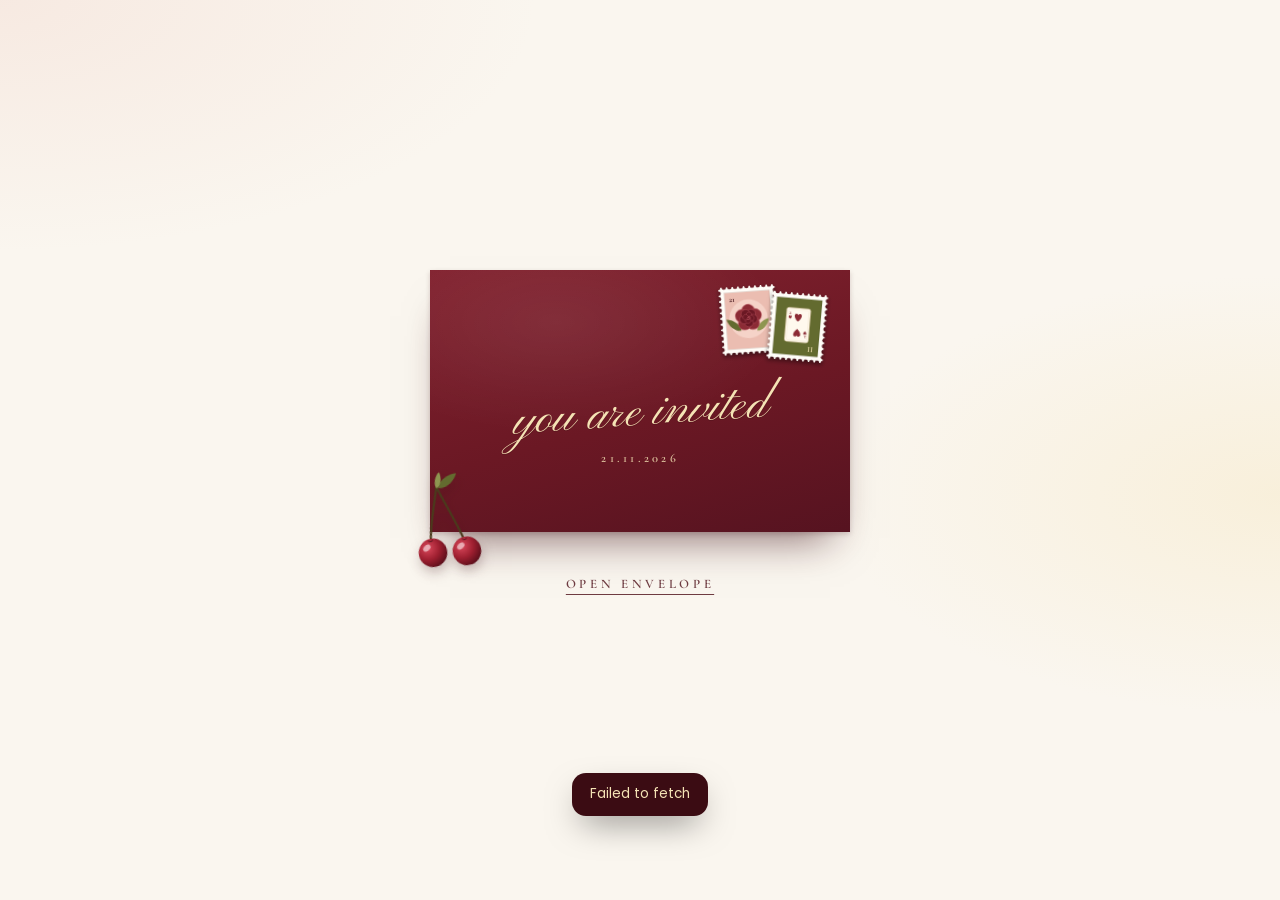
==== commit 1fcbbd8e: "Add files via upload" ====
--- a/index.html
+++ b/index.html
@@ -20,7 +20,7 @@
 <link rel="preconnect" href="https://fonts.googleapis.com">
 <link rel="preconnect" href="https://fonts.gstatic.com" crossorigin>
 <link rel="stylesheet" href="https://fonts.googleapis.com/css2?family=Cormorant+Garamond:ital,wght@0,400;0,500;0,600;1,400;1,500&family=Pinyon+Script&family=Poppins:wght@300;400;500&display=swap">
-<link rel="stylesheet" href="app.css?v=0134e0eb">
+<link rel="stylesheet" href="app.css?v=319d13b0">
 </head>
 <body class="is-sealed is-loading">
 
@@ -212,17 +212,6 @@
           <input name="name" autocomplete="name" autocapitalize="words" maxlength="80" required>
           <span class="err" data-err="name"></span>
         </label>
-        <div class="field">
-          <div class="lbl-row">
-            <span class="lbl" id="contact-lbl">Best way to reach you</span>
-            <span class="seg" role="radiogroup" aria-label="Contact type">
-              <button type="button" role="radio" aria-checked="true" data-ckind="tel">Phone</button>
-              <button type="button" role="radio" aria-checked="false" data-ckind="email">Email</button>
-            </span>
-          </div>
-          <input name="contact" type="tel" inputmode="tel" autocomplete="tel" maxlength="120" aria-labelledby="contact-lbl" placeholder="Your phone number">
-          <span class="err" data-err="contact"></span>
-        </div>
         <div class="field" data-party hidden>
           <span class="lbl">How many of you? <small data-party-hint></small></span>
           <div class="stepper">
@@ -327,9 +316,9 @@
 </div>
 
 <noscript><div class="noscript">This invitation needs JavaScript to open. Please open the link in your phone’s browser.</div></noscript>
-<script src="config.js?v=0134e0eb"></script>
-<script src="event.js?v=0134e0eb"></script>
-<script src="art.js?v=0134e0eb"></script>
-<script src="static-api.js?v=0134e0eb"></script>
+<script src="config.js?v=319d13b0"></script>
+<script src="event.js?v=319d13b0"></script>
+<script src="art.js?v=319d13b0"></script>
+<script src="static-api.js?v=319d13b0"></script>
 </body>
 </html>
--- a/app.css
+++ b/app.css
@@ -445,7 +445,7 @@
 .field.has-error input { border-color: #B3263A; }
 .err { display: block; margin-top: 6px; font: 400 12.5px/1.35 var(--sans); color: #A71F33; }
 .err:empty { display: none; }
-.game-input { margin-top: 10px; }
+.game-input, .contact-input { margin-top: 10px; }
 .seg { display: inline-flex; padding: 3px; border-radius: 999px; background: #fff; border: 1px solid rgba(59, 12, 19, .15); }
 .seg button { border: 0; background: none; padding: 6px 12px; border-radius: 999px; font: 500 11px/1 var(--sans); letter-spacing: .06em; color: var(--ink-soft); }
 .seg button[aria-checked="true"] { background: var(--wine); color: var(--ivory); }
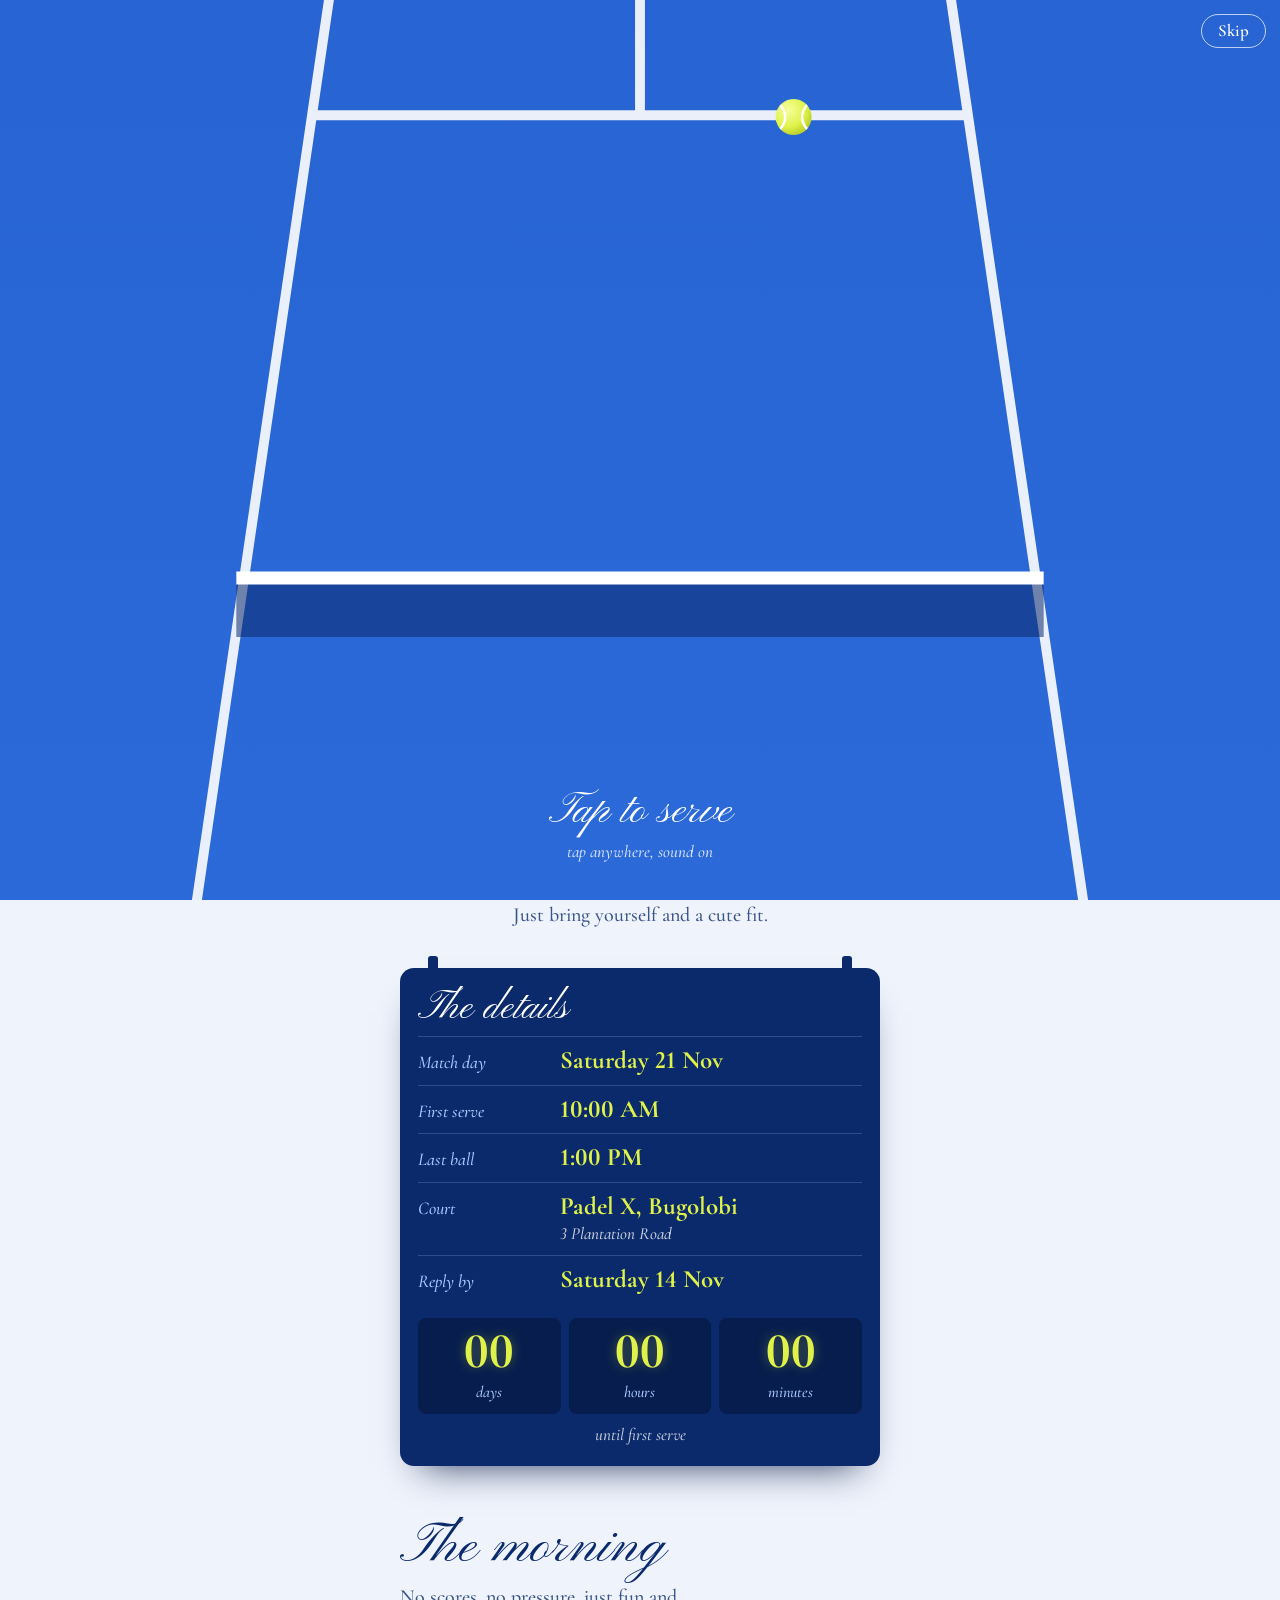
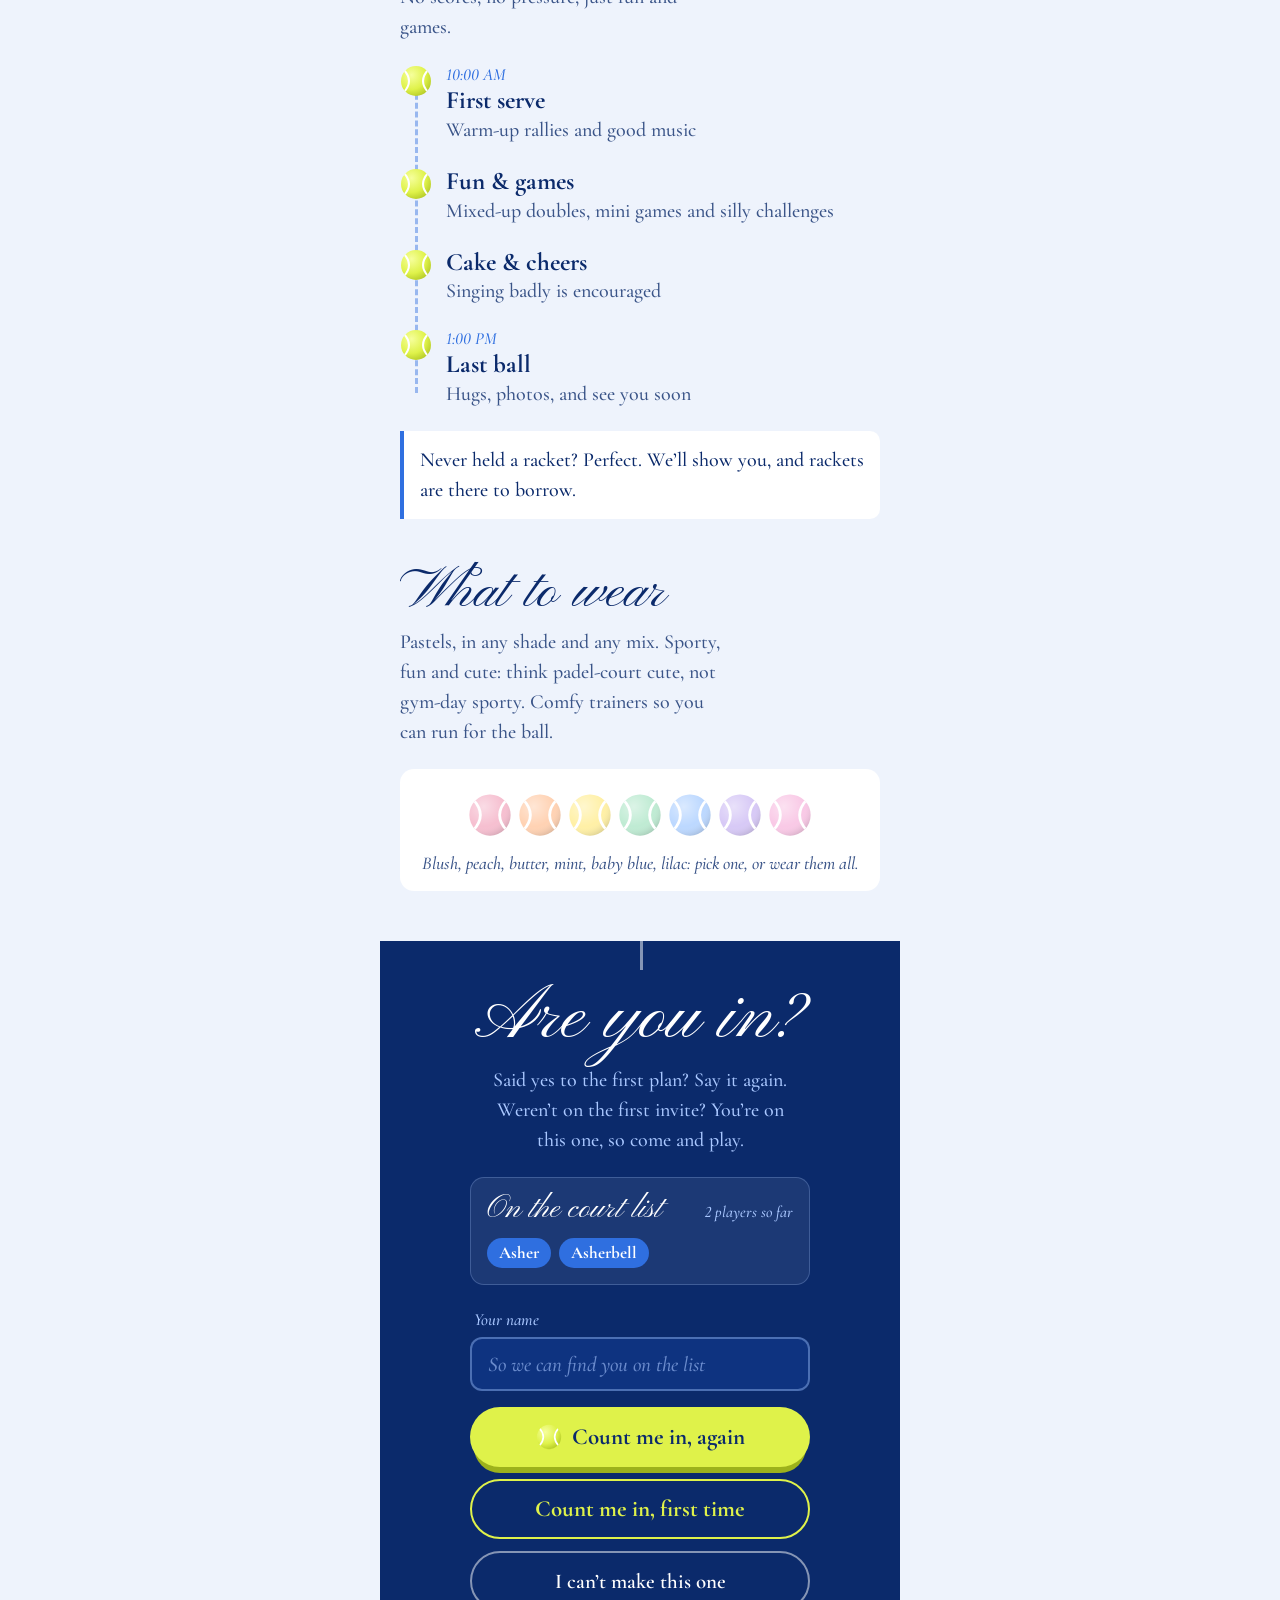
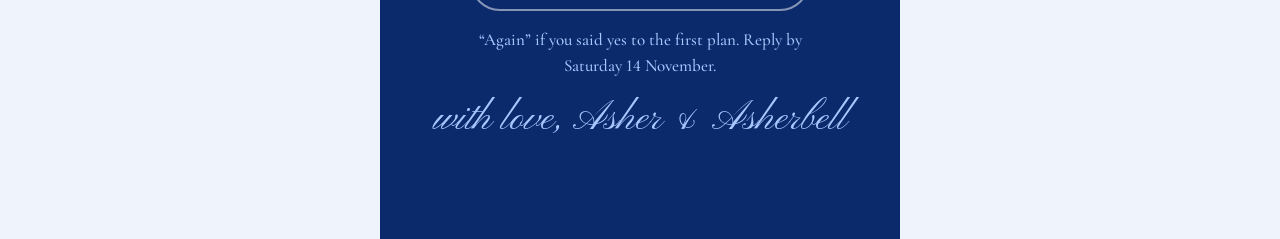
==== commit a31c630a: "Add files via upload" ====
--- a/index.html
+++ b/index.html
@@ -2,323 +2,642 @@
 <html lang="en">
 <head>
 <meta charset="utf-8">
-<meta name="viewport" content="width=device-width, initial-scale=1, viewport-fit=cover">
-<meta name="theme-color" content="#FAF6EF">
-<meta name="robots" content="noindex, nofollow">
-<meta name="format-detection" content="telephone=no">
-<title>You’re invited 💌</title>
-<meta name="description" content="Two of a Kind · A Birthday Celebration · Tap to open your invitation.">
+<meta name="viewport" content="width=device-width,initial-scale=1,viewport-fit=cover">
+<title>Two of a Kind · Asher &amp; Asherbell’s 27th</title>
+<meta name="description" content="A morning of padel for Asher &amp; Asherbell’s 27th. Saturday 21 November, 10 AM to 1 PM, Padel X Bugolobi.">
 <meta property="og:type" content="website">
-<meta property="og:title" content="You’re invited 💌">
-<meta property="og:description" content="Two of a Kind · A Birthday Celebration · Tap to open your invitation.">
-<!-- OPTIONAL: for the envelope picture in WhatsApp previews, replace YOUR-GITHUB-NAME below with your GitHub username. -->
-<meta property="og:image" content="https://YOUR-GITHUB-NAME.github.io/two-of-a-kind/og-default.jpg">
+<meta property="og:title" content="Two of a Kind · a morning of padel">
+<meta property="og:description" content="Asher &amp; Asherbell’s 27th. Saturday 21 November, 10 AM to 1 PM at Padel X, Bugolobi. Tap to open.">
+<meta property="og:image" content="https://bellitaaa.github.io/two-of-a-kind/og-padel.jpg">
 <meta property="og:image:width" content="1200">
 <meta property="og:image:height" content="630">
 <meta name="twitter:card" content="summary_large_image">
-<link rel="icon" href="favicon.svg" type="image/svg+xml">
+<link rel="icon" href="data:image/svg+xml,%3Csvg xmlns='http://www.w3.org/2000/svg' viewBox='-32 -32 64 64'%3E%3Ccircle r='30' fill='%23DFF24A'/%3E%3Cpath d='M-24 -22Q-4 0 -24 22M24 -22Q4 0 24 22' fill='none' stroke='%23fff' stroke-width='5'/%3E%3C/svg%3E">
+<meta name="theme-color" content="#2F6FE0">
 <link rel="preconnect" href="https://fonts.googleapis.com">
 <link rel="preconnect" href="https://fonts.gstatic.com" crossorigin>
-<link rel="stylesheet" href="https://fonts.googleapis.com/css2?family=Cormorant+Garamond:ital,wght@0,400;0,500;0,600;1,400;1,500&family=Pinyon+Script&family=Poppins:wght@300;400;500&display=swap">
-<link rel="stylesheet" href="app.css?v=319d13b0">
+<link rel="stylesheet" href="https://fonts.googleapis.com/css2?family=Cormorant+Garamond:ital,wght@0,500;0,600;0,700;1,500&family=Pinyon+Script&display=swap">
+<style>
+/* Concept: a morning on court. The page is the court, the twins are the two players on it,
+   the details live on a scoreboard. The script carries the personality; the court geometry stays clean.
+   Boldness is spent on one moment: the opening serve. */
+:root {
+  --court: #2F6FE0;      /* tennis blue: the playing surface */
+  --deep: #0B2A6B;       /* deep court blue: surrounds, ink, scoreboard */
+  --line: #FFFFFF;       /* court lines and paper */
+  --mist: #EEF3FC;       /* off-court white */
+  --sky: #A9C7FF;        /* quiet secondary on blue */
+  --ink2: #3A5488;       /* quiet secondary on white */
+  --ball: #DFF24A;       /* only the ball, and the scoreboard lights */
+  --script: 'Pinyon Script', 'Snell Roundhand', cursive;
+  --text: 'Cormorant Garamond', Georgia, serif;
+  --gutter: 20px;
+  --safe-t: env(safe-area-inset-top, 0px);
+  --safe-b: env(safe-area-inset-bottom, 0px);
+  color-scheme: light;
+}
+* { box-sizing: border-box; }
+[hidden] { display: none !important; }
+* { font-variant-numeric: lining-nums !important; } /* the serif's old-style 0 and 1 look like O and I */
+html { background: var(--deep); -webkit-text-size-adjust: 100%; }
+body { margin: 0; color: var(--deep); font: 500 20px/1.5 var(--text); background: var(--mist); overflow-x: clip; -webkit-tap-highlight-color: transparent; font-feature-settings: "lnum" 1; }
+button, input { font: inherit; color: inherit; }
+button { cursor: pointer; }
+:focus-visible { outline: 3px solid var(--ball); outline-offset: 3px; }
+.page { max-width: 520px; margin: 0 auto; background: var(--mist); }
+
+/* ============================================================ the serve (opening) */
+.intro { position: fixed; inset: 0; z-index: 50; overflow: hidden; background: var(--court); touch-action: manipulation; cursor: pointer; }
+.intro-court { position: absolute; inset: 0; width: 100%; height: 100%; }
+.intro-ball { position: absolute; left: 0; top: 0; width: 64px; height: 64px; margin: -32px 0 0 -32px; will-change: transform; z-index: 3; }
+.intro-ball svg { width: 100%; height: 100%; display: block; }
+.intro-ball.waiting { animation: bob 1.1s cubic-bezier(.4, 0, .6, 1) infinite; }
+@keyframes bob { 50% { translate: 0 -18px; } }
+.intro-shadow { position: absolute; left: 0; top: 0; width: 70px; height: 16px; margin: -8px 0 0 -35px; border-radius: 50%; background: rgba(6, 22, 60, .35); filter: blur(2px); z-index: 2; opacity: 0; will-change: transform, opacity; }
+.pop {
+  position: absolute; z-index: 4; margin: 0; pointer-events: none;
+  font: 400 64px/1 var(--script); color: var(--line);
+  text-shadow: 0 3px 0 var(--deep);
+  animation: popUp .8s cubic-bezier(.2, 1.4, .4, 1) forwards;
+}
+.pop::after { content: ''; position: absolute; left: 50%; top: 100%; width: 90px; height: 26px; margin: 0 0 0 -45px; border: 3px solid var(--line); border-radius: 50%; opacity: 0; animation: ring .6s ease-out forwards; }
+@keyframes popUp { 0% { opacity: 0; transform: translate(-50%, 10px) scale(.4) rotate(var(--r, -8deg)); } 35% { opacity: 1; transform: translate(-50%, -26px) scale(1.15) rotate(var(--r, -8deg)); } 100% { opacity: 0; transform: translate(-50%, -70px) scale(1) rotate(var(--r, -8deg)); } }
+@keyframes ring { 0% { opacity: .9; transform: scale(.3); } 100% { opacity: 0; transform: scale(1.6); } }
+.intro-flash { position: absolute; inset: 0; z-index: 5; background: var(--ball); clip-path: circle(0% at 50% 50%); }
+.intro-flash p { position: absolute; left: 0; right: 0; top: 32%; margin: 0; text-align: center; font: 400 clamp(96px, 30vw, 140px)/.9 var(--script); color: var(--deep); opacity: 0; }
+.intro-skip { position: absolute; right: 14px; top: calc(var(--safe-t) + 14px); z-index: 6; border: 1.5px solid rgba(255, 255, 255, .7); background: transparent; color: var(--line); border-radius: 999px; padding: 6px 16px; font: 600 17px/1.2 var(--text); }
+.intro-hint { position: absolute; bottom: calc(var(--safe-b) + 34px); left: 0; right: 0; margin: 0; text-align: center; color: var(--line); z-index: 6; transition: opacity .3s; }
+.intro-hint b { display: block; font: 400 44px/1.1 var(--script); }
+.intro-hint span { font: italic 500 17px/1.3 var(--text); color: rgba(255, 255, 255, .8); }
+.intro.done { pointer-events: none; animation: introOut .5s ease forwards; }
+@keyframes introOut { to { opacity: 0; visibility: hidden; } }
+
+/* ============================================================ hero: the court, two players */
+.hero { position: relative; padding: calc(var(--safe-t) + 30px) var(--gutter) 40px; color: var(--line); background: var(--court); overflow: hidden; }
+/* court lines: outer box; near half has the service line and centre line */
+.hero::before {
+  content: ''; position: absolute; inset: 14px 12px 12px; border: 3px solid rgba(255, 255, 255, .85); pointer-events: none;
+  background:
+    linear-gradient(rgba(255,255,255,.4), rgba(255,255,255,.4)) 50% 100% / 3px 19% no-repeat,
+    linear-gradient(rgba(255,255,255,.4), rgba(255,255,255,.4)) 50% 81% / 100% 3px no-repeat;
+}
+.hero-for { position: relative; margin: 6px 0 0; font: italic 500 21px/1.2 var(--text); text-align: center; }
+.title { position: relative; margin: 4px 0 0; text-align: center; font: 400 clamp(66px, 20vw, 104px)/.95 var(--script); white-space: nowrap; }
+.title span { display: block; }
+.title .t1 { padding-right: .5em; }
+.title .t2 { padding-left: 1.2em; margin-top: -.05em; }
+.net { position: relative; margin: 18px -32px 0; height: 54px; }
+.net::before { content: ''; position: absolute; left: 0; right: 0; top: 50%; height: 30px; margin-top: -15px;
+  background:
+    linear-gradient(var(--line), var(--line)) top / 100% 4px no-repeat,
+    repeating-linear-gradient(90deg, rgba(11, 42, 107, .55) 0 2px, transparent 2px 9px),
+    repeating-linear-gradient(0deg, rgba(11, 42, 107, .55) 0 2px, transparent 2px 9px);
+}
+.players { position: relative; display: grid; grid-template-columns: minmax(0, 1fr) minmax(0, 1fr); align-items: start; gap: 14px; margin-top: -86px; }
+.player { position: relative; margin: 0; background: var(--line); color: var(--deep); padding: 8px 8px 10px; border-radius: 10px; box-shadow: 0 18px 30px -16px rgba(6, 22, 60, .7); }
+.player:nth-child(1) { transform: rotate(-4deg) translateY(10px); }
+.player:nth-child(2) { transform: rotate(4deg) translateY(30px); }
+.player img { display: block; width: 100%; aspect-ratio: 4 / 5; object-fit: cover; border-radius: 6px; filter: grayscale(1) contrast(1.05); }
+.player figcaption { padding: 6px 0 0; text-align: center; font: 400 clamp(34px, 10vw, 42px)/1.05 var(--script); }
+.amp { position: absolute; left: 50%; top: 46%; z-index: 2; width: 66px; height: 66px; margin: -33px 0 0 -33px; border: 0; padding: 0; background: none; }
+.amp svg { width: 100%; height: 100%; display: block; filter: drop-shadow(0 6px 8px rgba(6, 22, 60, .45)); }
+.amp span { position: absolute; inset: 0; display: grid; place-items: center; padding-bottom: 4px; font: italic 600 38px/1 var(--text); color: var(--deep); }
+.amp.bounce { animation: hop .6s cubic-bezier(.3, 1.6, .5, 1); }
+@keyframes hop { 30% { transform: translateY(-26px) scale(1.06, .94); } 60% { transform: translateY(0) scale(1.1, .9); } }
+.hero-when { position: relative; margin: 58px 0 0; text-align: center; }
+.hero-when b { display: block; font: 700 28px/1.1 var(--text); }
+.hero-when span { font: italic 500 22px/1.3 var(--text); }
+
+/* ============================================================ a change of plan */
+.note { margin: 0; padding: 36px var(--gutter) 6px; text-align: center; }
+.note h2 { margin: 0; font: 400 50px/1.05 var(--script); color: var(--court); }
+.note p { margin: 10px auto 0; max-width: 30ch; color: var(--ink2); }
+
+/* ============================================================ scoreboard */
+.board-wrap { padding: 32px var(--gutter) 8px; }
+.board { background: var(--deep); color: var(--line); border-radius: 14px; padding: 18px 18px 20px; box-shadow: 0 20px 36px -22px rgba(6, 22, 60, .9); position: relative; }
+.board::before, .board::after { content: ''; position: absolute; top: -12px; width: 10px; height: 14px; background: var(--deep); border-radius: 3px 3px 0 0; }
+.board::before { left: 28px; } .board::after { right: 28px; }
+.board h2 { margin: 0 0 6px; font: 400 40px/1.1 var(--script); color: var(--line); }
+.rows { margin: 0; }
+.rows div { display: grid; grid-template-columns: 6.6em 1fr; align-items: baseline; gap: 10px; padding: 10px 0; border-top: 1px solid rgba(169, 199, 255, .22); }
+.rows dt { font: italic 500 18px/1.2 var(--text); color: var(--sky); }
+.rows dd { margin: 0; font: 700 25px/1.1 var(--text); color: var(--ball); }
+.rows dd small { display: block; margin-top: 3px; font: italic 500 17px/1.3 var(--text); color: rgba(255, 255, 255, .78); }
+.clock { display: grid; grid-template-columns: repeat(3, 1fr); gap: 8px; margin-top: 14px; }
+.clock div { background: #071D4D; border-radius: 8px; padding: 8px 4px 8px; text-align: center; }
+.clock b { display: block; font: 700 50px/1 var(--text); color: var(--ball); font-variant-numeric: lining-nums tabular-nums !important; text-shadow: 0 0 12px rgba(223, 242, 74, .35); }
+.clock small { font: italic 500 16px/1 var(--text); color: var(--sky); }
+.clock-cap { margin: 10px 0 0; text-align: center; font: italic 500 17px/1.3 var(--text); color: rgba(255, 255, 255, .75); }
+
+/* ============================================================ sections */
+.section { padding: 46px var(--gutter) 0; }
+.section h2 { margin: 0; font: 400 56px/1 var(--script); color: var(--deep); }
+.section .lede { margin: 6px 0 0; max-width: 32ch; color: var(--ink2); }
+
+/* the morning: a rally down the court, one ball per part */
+.rally { position: relative; list-style: none; margin: 22px 0 0; padding: 0 0 0 46px; }
+.rally::before { content: ''; position: absolute; left: 15px; top: 12px; bottom: 16px; border-left: 3px dashed rgba(47, 111, 224, .45); }
+.rally li { position: relative; padding: 0 0 22px; }
+.rally li:last-child { padding-bottom: 0; }
+.rally svg { position: absolute; left: -46px; top: 1px; width: 32px; height: 32px; }
+.rally time { display: block; font: italic 500 17px/1.3 var(--text); color: var(--court); }
+.rally b { display: block; font: 700 25px/1.15 var(--text); }
+.rally span { display: block; color: var(--ink2); }
+.levels { margin: 22px 0 0; padding: 14px 16px; border-left: 4px solid var(--court); background: var(--line); border-radius: 0 10px 10px 0; }
+
+/* what to wear: a row of pastel balls */
+.crowd { margin: 22px 0 0; padding: 24px 10px 16px; background: var(--line); border-radius: 14px; }
+.crowd-row { display: flex; justify-content: center; align-items: flex-end; flex-wrap: nowrap; gap: 6px; }
+.crowd-row svg { flex: none; width: 44px; height: 44px; animation: wave 2.6s ease-in-out infinite; }
+@keyframes wave { 0%, 60%, 100% { transform: translateY(0); } 70% { transform: translateY(-12px); } 80% { transform: translateY(0) scale(1.08, .92); } 86% { transform: translateY(0); } }
+.crowd p { margin: 14px 0 0; text-align: center; font: italic 500 18px/1.35 var(--text); color: var(--ink2); }
+
+/* ============================================================ RSVP */
+.rsvp { margin: 50px 0 0; padding: 40px var(--gutter) calc(var(--safe-b) + 96px); background: var(--deep); color: var(--line); text-align: center; position: relative; overflow: hidden; }
+.rsvp::before { content: ''; position: absolute; left: 50%; top: -1px; width: 3px; height: 30px; background: rgba(255, 255, 255, .5); }
+.rsvp h2 { margin: 0; font: 400 76px/1 var(--script); color: var(--line); }
+.rsvp > p { margin: 8px auto 0; max-width: 30ch; color: var(--sky); }
+.form { margin: 24px auto 0; max-width: 340px; text-align: left; }
+.form label { display: block; font: italic 500 17px/1.3 var(--text); color: var(--sky); margin: 0 0 6px 4px; }
+.form input { width: 100%; min-height: 54px; border-radius: 12px; border: 2px solid rgba(169, 199, 255, .4); background: #0E3380; color: var(--line); padding: 10px 16px; font: 600 21px/1.2 var(--text); }
+.form input::placeholder { color: rgba(169, 199, 255, .6); font-style: italic; font-weight: 500; }
+.form input:focus { outline: none; border-color: var(--ball); }
+.err { margin: 6px 0 0 4px; font: italic 500 16px/1.3 var(--text); color: #FFC9A8; }
+.choice { display: grid; gap: 12px; margin-top: 16px; }
+.btn:disabled { opacity: .6; }
+.btn { display: flex; align-items: center; justify-content: center; gap: 10px; min-height: 60px; border-radius: 999px; border: 0; font: 700 23px/1 var(--text); }
+.btn-in { background: var(--ball); color: var(--deep); box-shadow: 0 10px 0 -4px #9DB21C; }
+.btn-in:active { transform: translateY(3px); box-shadow: 0 6px 0 -4px #9DB21C; }
+.btn-in svg { width: 26px; height: 26px; }
+.btn-out { background: transparent; color: var(--line); border: 2px solid rgba(255, 255, 255, .5); font-weight: 600; font-size: 21px; }
+.btn-new { background: transparent; color: var(--ball); border: 2px solid var(--ball); }
+.by { margin-top: 16px !important; font-size: 17px; }
+.court-list { margin: 22px auto 0; max-width: 340px; padding: 14px 16px 16px; border-radius: 14px; background: rgba(255, 255, 255, .07); border: 1px solid rgba(169, 199, 255, .25); text-align: left; }
+.cl-head { display: flex; justify-content: space-between; align-items: baseline; gap: 10px; }
+.cl-head b { font: 400 32px/1.1 var(--script); }
+.cl-head span { font: italic 500 16px/1.2 var(--text); color: var(--sky); white-space: nowrap; }
+.cl-names { list-style: none; margin: 10px 0 0; padding: 0; display: flex; flex-wrap: wrap; gap: 8px; }
+.cl-names li { display: inline-flex; align-items: center; gap: 6px; padding: 6px 12px; border-radius: 999px; background: #fff; color: var(--deep); font: 700 17px/1.1 var(--text); }
+.cl-names li.host { background: var(--court); color: var(--line); }
+.cl-names li.me { background: var(--ball); }
+.cl-names li.more { background: transparent; color: var(--line); border: 1.5px dashed rgba(169, 199, 255, .6); font-weight: 600; font-style: italic; }
+.cl-names small { font: italic 500 13px/1 var(--text); padding: 2px 6px; border-radius: 999px; background: var(--deep); color: var(--line); }
+.result { display: none; margin: 26px auto 0; max-width: 340px; }
+.result.show { display: block; animation: passIn .5s ease-out; }
+@keyframes passIn { from { opacity: 0; } }
+.pass { background: var(--line); color: var(--deep); border-radius: 14px; text-align: left; overflow: hidden; }
+.pass-top { background: var(--court); color: var(--line); padding: 12px 18px 10px; display: flex; justify-content: space-between; align-items: center; }
+.pass-top b { font: 400 44px/1 var(--script); }
+.pass-top svg { width: 44px; height: 44px; }
+.pass dl { margin: 0; padding: 14px 18px 16px; display: grid; grid-template-columns: 1fr 1fr; gap: 12px; border-top: 2px dashed var(--sky); }
+.pass dt { font: italic 500 15px/1 var(--text); color: var(--ink2); }
+.pass dd { margin: 4px 0 0; font: 700 21px/1.1 var(--text); overflow-wrap: anywhere; }
+.pass .wide { grid-column: 1 / -1; }
+.directions { display: flex; align-items: center; justify-content: center; gap: 8px; margin: 0 18px 18px; min-height: 52px; border-radius: 999px; background: var(--deep); color: var(--line); text-decoration: none; font: 700 20px/1 var(--text); }
+.bye { margin: 0; padding: 22px 18px; background: rgba(255, 255, 255, .08); border-radius: 14px; }
+.bye b { display: block; font: 400 44px/1.1 var(--script); }
+.bye span { color: var(--sky); }
+.again { margin: 12px 0 0; background: none; border: 0; color: var(--sky); text-decoration: underline; font: italic 500 17px/1.3 var(--text); }
+.sign { margin: 34px 0 0; font: 400 40px/1.2 var(--script); color: var(--line); }
+.preview-note { margin: 14px auto 0 !important; font-size: 15px !important; color: rgba(255, 255, 255, .55) !important; }
+
+/* ============================================================ music: plays from the first tap; this only mutes */
+.mute { position: fixed; right: max(14px, calc(50% - 260px + 14px)); bottom: calc(var(--safe-b) + 14px); z-index: 40; width: 46px; height: 46px; padding: 0; border-radius: 50%; border: 2px solid var(--line); background: var(--deep); color: var(--line); display: grid; place-items: center; box-shadow: 0 10px 20px -10px rgba(6, 22, 60, .8); }
+.mute svg { width: 22px; height: 22px; }
+.mute .off { display: none; }
+.mute[aria-pressed="true"] .on { display: none; }
+.mute[aria-pressed="true"] .off { display: block; }
+@keyframes eq { 50% { height: 14px; } }
+
+@media (prefers-reduced-motion: reduce) {
+  *, *::before, *::after { animation-duration: .01ms !important; animation-iteration-count: 1 !important; transition-duration: .01ms !important; }
+}
+</style>
+<script src="config.js?v=padel1"></script>
 </head>
-<body class="is-sealed is-loading">
-
-<!-- ================================================= the envelope -->
-<section class="opening" data-opening aria-label="Your invitation envelope">
-  <div class="env-wrap">
-    <div class="env" data-env>
-      <div class="env-back" aria-hidden="true">
-        <div class="env-card">
-          <span class="ec-kicker">Please join us to celebrate</span>
-          <span class="ec-script" data-slot="ec-title"></span>
-        </div>
-        <svg class="env-pocket" viewBox="0 0 160 100" preserveAspectRatio="none">
-          <path d="M0 0L80 58L160 0V100H0Z" fill="#6B1824"/>
-          <path d="M0 100L80 50L160 100Z" fill="#7A1F2B"/>
-          <path d="M0 0L80 58L160 0M0 100L80 50L160 100" fill="none" stroke="#3B0C13" stroke-opacity=".35" stroke-width=".6"/>
-        </svg>
-        <div class="env-flap"><svg viewBox="0 0 160 64" preserveAspectRatio="none"><path d="M0 0H160L80 64Z" fill="#82222F"/><path d="M0 0L80 64L160 0" fill="none" stroke="#3B0C13" stroke-opacity=".3" stroke-width=".6"/></svg></div>
-        <span class="env-seal" data-art="seal"></span>
+<body>
+
+<audio id="song" loop preload="none" src="song.mp3"></audio>
+
+<!-- ============================ THE SERVE -->
+<div class="intro" id="intro" role="button" tabindex="0" aria-label="Tap to serve and open the invitation">
+  <svg class="intro-court" viewBox="0 0 390 844" preserveAspectRatio="xMidYMid slice" aria-hidden="true">
+    <defs><linearGradient id="ig" x1="0" y1="0" x2="0" y2="1"><stop offset="0" stop-color="#245FCC"/><stop offset="1" stop-color="#2F6FE0"/></linearGradient></defs>
+    <rect width="390" height="844" fill="url(#ig)"/>
+    <g fill="none" stroke="#fff" stroke-width="3" stroke-linejoin="round" opacity=".9">
+      <path d="M120 150H270L380 900H10Z"/>
+      <path d="M95 320H295M48 640H342"/>
+      <path d="M195 150V320M195 640V900"/>
+    </g>
+    <path d="M72 470H318" stroke="#0B2A6B" stroke-width="18" opacity=".55"/>
+    <path d="M72 461H318" stroke="#fff" stroke-width="4"/>
+  </svg>
+  <div class="intro-shadow" id="shadow"></div>
+  <div class="intro-ball" id="ball"><svg viewBox="-32 -32 64 64" aria-hidden="true"><use href="#ballSym" x="-32" y="-32" width="64" height="64"/></svg></div>
+  <div class="intro-flash" id="flash"><p>Game<br>on!</p></div>
+  <button class="intro-skip" type="button" id="skip">Skip</button>
+  <p class="intro-hint" id="hint"><b>Tap to serve</b><span>tap anywhere, sound on</span></p>
+</div>
+
+<div class="page">
+  <!-- ============================ HERO -->
+  <header class="hero">
+    <p class="hero-for">Asher &amp; Asherbell’s 27th birthday</p>
+    <h1 class="title"><span class="t1">Two of a</span><span class="t2">Kind</span></h1>
+    <div class="net" aria-hidden="true"></div>
+    <div class="players">
+      <figure class="player"><img src="photos/photo-1.jpg" alt="Asher"><figcaption>Asher</figcaption></figure>
+      <figure class="player"><img src="photos/photo-2.jpg" alt="Asherbell"><figcaption>Asherbell</figcaption></figure>
+      <button class="amp" type="button" id="amp" aria-label="Bounce the ball"><svg viewBox="-32 -32 64 64" aria-hidden="true"><use href="#ballSym" x="-32" y="-32" width="64" height="64"/></svg><span>&amp;</span></button>
+    </div>
+    <p class="hero-when"><b>Saturday 21 November</b></p>
+  </header>
+
+  <!-- ============================ A CHANGE OF PLAN -->
+  <section class="note" aria-labelledby="note-h">
+    <h2 id="note-h">New plan</h2>
+    <p>We’ve swapped a weekend indoors for a morning on the court. This one’s on us, so there’s nothing to contribute. Just bring yourself and a cute fit.</p>
+  </section>
+
+  <!-- ============================ SCOREBOARD -->
+  <section class="board-wrap" aria-label="The details">
+    <div class="board">
+      <h2>The details</h2>
+      <dl class="rows">
+        <div><dt>Match day</dt><dd>Saturday 21 Nov</dd></div>
+        <div><dt>First serve</dt><dd>10:00 AM</dd></div>
+        <div><dt>Last ball</dt><dd>1:00 PM</dd></div>
+        <div><dt>Court</dt><dd>Padel X, Bugolobi<small>3 Plantation Road</small></dd></div>
+        <div><dt>Reply by</dt><dd>Saturday 14 Nov</dd></div>
+      </dl>
+      <div class="clock" id="clock">
+        <div><b data-d>00</b><small>days</small></div>
+        <div><b data-h>00</b><small>hours</small></div>
+        <div><b data-m>00</b><small>minutes</small></div>
       </div>
-      <div class="env-front">
-        <span class="stamp st-1" data-art="stamp-rose"></span>
-        <span class="stamp st-2" data-art="stamp-heart"></span>
-        <p class="env-script" data-slot="env-script">you are invited</p>
-        <p class="env-date" data-slot="env-date"></p>
-        <p class="env-to" data-slot="env-to"></p>
+      <p class="clock-cap">until first serve</p>
+    </div>
+  </section>
+
+  <!-- ============================ THE MORNING -->
+  <section class="section" aria-labelledby="day-h">
+    <h2 id="day-h">The morning</h2>
+    <p class="lede">No scores, no pressure, just fun and games.</p>
+    <ol class="rally">
+      <li><svg viewBox="-32 -32 64 64" aria-hidden="true"><use href="#ballSym" x="-32" y="-32" width="64" height="64"/></svg><time>10:00 AM</time><b>First serve</b><span>Warm-up rallies and good music</span></li>
+      <li><svg viewBox="-32 -32 64 64" aria-hidden="true"><use href="#ballSym" x="-32" y="-32" width="64" height="64"/></svg><b>Fun &amp; games</b><span>Mixed-up doubles, mini games and silly challenges</span></li>
+      <li><svg viewBox="-32 -32 64 64" aria-hidden="true"><use href="#ballSym" x="-32" y="-32" width="64" height="64"/></svg><b>Cake &amp; cheers</b><span>Singing badly is encouraged</span></li>
+      <li><svg viewBox="-32 -32 64 64" aria-hidden="true"><use href="#ballSym" x="-32" y="-32" width="64" height="64"/></svg><time>1:00 PM</time><b>Last ball</b><span>Hugs, photos, and see you soon</span></li>
+    </ol>
+    <p class="levels">Never held a racket? Perfect. We’ll show you, and rackets are there to borrow.</p>
+  </section>
+
+  <!-- ============================ DRESS CODE -->
+  <section class="section" aria-labelledby="dress-h">
+    <h2 id="dress-h">What to wear</h2>
+    <p class="lede">Pastels, in any shade and any mix. Sporty, fun and cute: think padel-court cute, not gym-day sporty. Comfy trainers so you can run for the ball.</p>
+    <div class="crowd">
+      <div class="crowd-row" aria-hidden="true">
+        <svg viewBox="-32 -32 64 64" style="animation-delay:0.00s"><use href="#colourBall" x="-32" y="-32" width="64" height="64" style="--c:#F6BFD0"/></svg>
+        <svg viewBox="-32 -32 64 64" style="animation-delay:0.15s"><use href="#colourBall" x="-32" y="-32" width="64" height="64" style="--c:#FFD2B3"/></svg>
+        <svg viewBox="-32 -32 64 64" style="animation-delay:0.30s"><use href="#colourBall" x="-32" y="-32" width="64" height="64" style="--c:#FFF0A6"/></svg>
+        <svg viewBox="-32 -32 64 64" style="animation-delay:0.45s"><use href="#colourBall" x="-32" y="-32" width="64" height="64" style="--c:#BFEBD3"/></svg>
+        <svg viewBox="-32 -32 64 64" style="animation-delay:0.60s"><use href="#colourBall" x="-32" y="-32" width="64" height="64" style="--c:#BCD8FF"/></svg>
+        <svg viewBox="-32 -32 64 64" style="animation-delay:0.75s"><use href="#colourBall" x="-32" y="-32" width="64" height="64" style="--c:#D7C9F6"/></svg>
+        <svg viewBox="-32 -32 64 64" style="animation-delay:0.90s"><use href="#colourBall" x="-32" y="-32" width="64" height="64" style="--c:#F9C9E6"/></svg>
       </div>
+      <p>Blush, peach, butter, mint, baby blue, lilac: pick one, or wear them all.</p>
     </div>
-    <span class="op-cherries" data-art="cherries" aria-hidden="true"></span>
-  </div>
-  <button class="op-open" type="button" data-open>Open envelope</button>
-  <p class="op-note" data-op-note hidden></p>
-</section>
-
-<!-- ================================================= the stationery -->
-<main class="canvas" data-canvas aria-label="Invitation">
-
-  <div class="hero">
-    <div class="collage">
-      <div class="liner" aria-hidden="true"></div>
-      <button class="deco two-card" type="button" data-px="18" data-two aria-label="Flip the two of hearts">
-        <span class="tc-inner"><span class="tc-face tc-front" data-art="two"></span><span class="tc-face tc-back" data-art="cardback"></span></span>
-      </button>
-      <span class="deco spark-a" data-px="-14" data-art="sparkles"></span>
-      <figure class="polaroid pol-a" data-polaroid="0"></figure>
-      <figure class="polaroid pol-b" data-polaroid="1"></figure>
-      <div class="amp editable" data-amp data-edit="amp" role="img" aria-label="and"><span class="amp-ch" data-amp-ch data-px="-10">&amp;</span><span class="amp-handle" aria-hidden="true"></span></div>
-      <p class="liner-script editable" data-edit="liner" data-text="linerScript"></p>
+  </section>
+
+  <!-- ============================ RSVP -->
+  <section class="rsvp" aria-labelledby="rsvp-h">
+    <h2 id="rsvp-h">Are you in?</h2>
+    <p>Said yes to the first plan? Say it again. Weren’t on the first invite? You’re on this one, so come and play.</p>
+    <div class="court-list" aria-live="polite">
+      <div class="cl-head"><b>On the court list</b><span data-count>2 players so far</span></div>
+      <ul class="cl-names" data-names><li class="host">Asher</li><li class="host">Asherbell</li></ul>
     </div>
-    <div class="card-row">
-      <figure class="polaroid pol-c" data-polaroid="2"></figure>
-      <article class="invite-card editable" data-edit="card">
-        <button class="kiss kiss-a" type="button" data-kiss aria-label="Send a kiss"><span data-art="kiss"></span></button>
-        <p class="ic-kicker" data-text="kicker"></p>
-        <h1 class="ic-title" data-slot="title"></h1>
-        <p class="ic-tag" data-slot="tagline"></p>
-        <span class="ic-rule" aria-hidden="true"></span>
-        <p class="ic-names" data-slot="names"></p>
-        <p class="ic-date" data-slot="ldate"></p>
-        <button class="kiss kiss-b" type="button" data-kiss aria-label="Send a kiss"><span data-art="kiss"></span></button>
-      </article>
-      <p class="tape editable" data-edit="tape" data-slot="tape"></p>
+    <form class="form" id="form" novalidate>
+      <label for="name">Your name</label>
+      <input id="name" name="name" autocomplete="name" placeholder="So we can find you on the list">
+      <p class="err" id="err" role="alert" hidden>Add your name first, then pick one.</p>
+      <div class="choice">
+        <button class="btn btn-in" type="submit" value="again"><svg viewBox="-32 -32 64 64" aria-hidden="true"><use href="#ballSym" x="-32" y="-32" width="64" height="64"/></svg>Count me in, again</button>
+        <button class="btn btn-new" type="submit" value="new">Count me in, first time</button>
+        <button class="btn btn-out" type="submit" value="out">I can’t make this one</button>
+      </div>
+      <p class="by" style="text-align:center;color:var(--sky)">“Again” if you said yes to the first plan. Reply by Saturday 14 November.</p>
+    </form>
+    <div class="result" id="yes" aria-live="polite">
+      <div class="pass">
+        <div class="pass-top"><b data-pass-title>You’re in, twice</b><svg viewBox="-32 -32 64 64" aria-hidden="true"><use href="#ballSym" x="-32" y="-32" width="64" height="64"/></svg></div>
+        <dl>
+          <div class="wide"><dt>Player</dt><dd data-guest>You</dd></div>
+          <div><dt>Match day</dt><dd>Sat 21 Nov</dd></div>
+          <div><dt>Time</dt><dd>10 AM to 1 PM</dd></div>
+          <div class="wide"><dt>Court</dt><dd>Padel X, 3 Plantation Road, Bugolobi</dd></div>
+        </dl>
+        <a class="directions" href="https://www.google.com/maps/search/?api=1&amp;query=Padel%20X%2C%203%20Plantation%20Road%2C%20Bugolobi%2C%20Kampala" target="_blank" rel="noopener">Get directions</a>
+      </div>
+      <button class="again" type="button" data-again>Change my reply</button>
     </div>
-  </div>
-
-  <div class="details">
-    <article class="details-card land editable" data-land="rise" data-edit="details">
-      <h2 class="dc-title"><span class="dc-the">The</span><span class="dc-script">Details</span></h2>
-      <dl class="dc-list">
-        <div><dt>Date</dt><dd data-slot="d-date"></dd></div>
-        <div><dt>Time</dt><dd data-slot="d-time"></dd></div>
-        <div><dt>Venue</dt><dd data-slot="d-venue"></dd></div>
-        <div><dt>Location</dt><dd data-slot="d-location"></dd></div>
-        <div><dt>RSVP by</dt><dd data-slot="d-deadline"></dd></div>
-      </dl>
-      <span class="dc-candles" data-art="candles" aria-hidden="true"></span>
-    </article>
-
-    <button class="mini mini-byob land editable" type="button" data-land="stamp" data-flip data-edit="byob" aria-label="Contribution card, tap to turn over">
-      <span class="flip">
-        <span class="face front">
-          <svg class="mini-ico" viewBox="0 0 44 32" aria-hidden="true"><rect x="2" y="3" width="40" height="27" rx="2" fill="none" stroke="#3B0C13" stroke-width="1.6"/><path d="M3 4L22 18L41 4" fill="none" stroke="#3B0C13" stroke-width="1.6" stroke-linejoin="round"/><path d="M22 27C17 23.5 15.5 21 17 19.2C18.4 17.6 20.6 18.2 22 20C23.4 18.2 25.6 17.6 27 19.2C28.5 21 27 23.5 22 27Z" fill="#8C2B35"/></svg>
-          <span class="m-title" data-text="byobTitle"></span>
-          <span class="m-text" data-text="byobText"></span>
-        </span>
-        <span class="face back"><span class="m-back" data-text="byobBack"></span></span>
-      </span>
-    </button>
-
-    <button class="mini mini-games land editable" type="button" data-land="right" data-flip data-edit="games" aria-label="Games card, tap to turn over">
-      <span class="flip">
-        <span class="face front">
-          <svg class="mini-ico" viewBox="0 0 60 44" aria-hidden="true"><g class="die-a" transform="rotate(-12 18 24)"><rect x="4" y="10" width="26" height="26" rx="6" fill="#FFF9EE" stroke="#3B0C13" stroke-width="1.4"/><circle cx="11" cy="17" r="2.2" fill="#3B0C13"/><circle cx="17" cy="23" r="2.2" fill="#3B0C13"/><circle cx="23" cy="29" r="2.2" fill="#3B0C13"/></g><g class="die-b" transform="rotate(10 44 22)"><rect x="31" y="8" width="24" height="24" rx="6" fill="#3B0C13"/><circle cx="38" cy="15" r="2.1" fill="#F5E3B5"/><circle cx="48" cy="25" r="2.1" fill="#F5E3B5"/></g></svg>
-          <span class="m-title" data-text="gamesTitle"></span>
-          <span class="m-text" data-text="gamesText"></span>
-        </span>
-        <span class="face back"><span class="m-back" data-text="gamesBack"></span></span>
-      </span>
-    </button>
-
-    <button class="mini mini-comfy land editable" type="button" data-land="left" data-flip data-edit="comfy" aria-label="Dress code card, tap to turn over">
-      <span class="flip">
-        <span class="face front">
-          <span class="m-title" data-text="comfyTitle"></span>
-          <span class="m-text" data-text="comfyText"></span>
-          <svg class="mini-ico" viewBox="0 0 60 40" aria-hidden="true"><path d="M4 30Q30 22 56 10" fill="none" stroke="#636B2F" stroke-width="1.4"/><g fill="#636B2F"><path d="M16 27C12 20 14 14 20 12C21 18 20 23 16 27Z"/><path d="M28 23C26 16 29 10 35 9C35 15 33 20 28 23Z"/><path d="M40 18C39 12 42 7 48 6C47 11 45 16 40 18Z"/></g><g fill="#8E9650"><path d="M18 27C24 31 30 30 33 26C27 24 22 24 18 27Z"/><path d="M31 22C37 25 42 23 44 19C39 18 34 18 31 22Z"/></g></svg>
-        </span>
-        <span class="face back"><span class="m-back" data-text="comfyBack"></span></span>
-      </span>
-    </button>
-  </div>
-
-  <div class="reply">
-    <figure class="polaroid pol-d land" data-land="drop" data-polaroid="3"></figure>
-    <button class="rsvp-card land" type="button" data-land="rise" data-rsvp-card>
-      <span class="rc-cherries" data-art="cherries" aria-hidden="true"></span>
-      <span class="rc-spark" data-art="sparkles" aria-hidden="true"></span>
-      <span class="rc-top" data-rc="top">Kindly</span>
-      <span class="rc-script" data-rc="script">Rsvp</span>
-      <span class="rc-bottom" data-rc="bottom">here</span>
-      <span class="rc-note" data-rc="note"></span>
-    </button>
-    <div class="kisses land" data-land="stamp">
-      <button class="kiss kiss-c" type="button" data-kiss aria-label="Send a kiss"><span data-art="kiss-dark"></span></button>
-      <button class="kiss kiss-d" type="button" data-kiss aria-label="Send a kiss"><span data-art="kiss"></span></button>
+    <div class="result" id="no" aria-live="polite">
+      <p class="bye"><b>We’ll miss you</b><span>Thanks for letting us know. Next round’s on you.</span></p>
+      <button class="again" type="button" data-again>Change my reply</button>
     </div>
-    <p class="signoff land editable" data-land="rise" data-edit="signoff" data-slot="signoff"></p>
-  </div>
-</main>
-
-<!-- host editing -->
-<button class="edit-toggle" type="button" data-edit-toggle hidden>✎ Edit</button>
-<div class="edit-bar" data-edit-bar hidden>
-  <span>Editing · tap anything marked ✎</span>
-  <button type="button" data-edit-done>Done</button>
+    <p class="sign">with love, Asher &amp; Asherbell</p>
+    
+  </section>
 </div>
-<div class="sheet" data-editor hidden>
-  <form class="sheet-card editor" role="dialog" aria-modal="true" aria-labelledby="editor-title" data-editor-form novalidate>
-    <span class="sheet-handle" aria-hidden="true"></span>
-    <button class="sheet-x" type="button" data-close-editor aria-label="Close">×</button>
-    <p class="sh-kicker">Edit</p>
-    <h2 class="sh-title sh-title--sm" id="editor-title" data-editor-title></h2>
-    <div class="ed-photo" data-ed-photo hidden>
-      <div class="ed-thumb" data-ed-thumb></div>
-      <div class="ed-photo-actions">
-        <label class="btn btn--wine btn--sm ed-file">Choose photo<input type="file" accept="image/*" data-ed-file></label>
-        <button class="btn btn--line btn--sm" type="button" data-ed-reset>Use illustration</button>
-      </div>
-    </div>
-    <div data-ed-fields></div>
-    <p class="ed-note" data-ed-note hidden></p>
-    <div class="form-error" data-ed-error role="alert" hidden></div>
-    <button class="btn btn--wine btn--lg btn--block" type="submit" data-ed-save>Save</button>
-  </form>
-</div>
-
-<button class="fab" type="button" data-fab>Kindly RSVP</button>
-<button class="music" type="button" data-music aria-label="Play music" aria-pressed="false" hidden>
-  <svg viewBox="0 0 24 24" width="18" height="18" aria-hidden="true"><path d="M9 18V6l10-2v12" fill="none" stroke="currentColor" stroke-width="1.8"/><circle cx="6.5" cy="18" r="2.5" fill="currentColor"/><circle cx="16.5" cy="16" r="2.5" fill="currentColor"/></svg>
+
+<button class="mute" type="button" id="mute" aria-pressed="false" aria-label="Mute music" hidden>
+  <svg class="on" viewBox="0 0 24 24" fill="none" stroke="currentColor" stroke-width="2" stroke-linecap="round" stroke-linejoin="round" aria-hidden="true"><path d="M4 9v6h4l5 4V5L8 9H4z" fill="currentColor"/><path d="M16.5 8.5a5 5 0 0 1 0 7M19 6a8.5 8.5 0 0 1 0 12"/></svg>
+  <svg class="off" viewBox="0 0 24 24" fill="none" stroke="currentColor" stroke-width="2" stroke-linecap="round" stroke-linejoin="round" aria-hidden="true"><path d="M4 9v6h4l5 4V5L8 9H4z" fill="currentColor"/><path d="M17 9l5 6M22 9l-5 6"/></svg>
 </button>
-<audio data-audio preload="none" loop></audio>
-<div class="toast" data-toast role="status" aria-live="polite"></div>
-
-<!-- ================================================= RSVP sheet -->
-<div class="sheet" data-sheet hidden>
-  <div class="sheet-card" role="dialog" aria-modal="true" aria-label="RSVP">
-    <span class="sheet-handle" aria-hidden="true"></span>
-    <button class="sheet-x" type="button" data-close-sheet aria-label="Close">×</button>
-    <div class="rsvp" data-rsvp data-view="choose">
-
-      <div class="rsvp-pane" data-pane="choose">
-        <p class="sh-kicker">Kindly reply</p>
-        <h2 class="sh-title">So… are you in?</h2>
-        <p class="sh-sub">Good times are better with good company.</p>
-        <p class="rsvp-current" data-current hidden></p>
-        <div class="choice">
-          <button class="btn btn--wine btn--lg" type="button" data-choice="yes"><span aria-hidden="true">💖</span> Count me in!</button>
-          <button class="btn btn--line btn--lg" type="button" data-choice="no"><span aria-hidden="true">🥹</span> Can’t make it</button>
-        </div>
-        <p class="rsvp-by" data-slot="rsvp-by"></p>
-      </div>
-
-      <form class="rsvp-pane form" data-pane="yes" novalidate>
-        <button class="back" type="button" data-back>← Change my answer</button>
-        <h2 class="sh-title sh-title--sm">Yay! Let’s get you on the list. <span aria-hidden="true">💖</span></h2>
-        <div class="form-error" data-form-error role="alert" hidden></div>
-        <label class="field">
-          <span class="lbl">Full name</span>
-          <input name="name" autocomplete="name" autocapitalize="words" maxlength="80" required>
-          <span class="err" data-err="name"></span>
-        </label>
-        <div class="field" data-party hidden>
-          <span class="lbl">How many of you? <small data-party-hint></small></span>
-          <div class="stepper">
-            <button type="button" data-step="-1" aria-label="One fewer">−</button>
-            <output name="partySize" data-party-out>1</output>
-            <button type="button" data-step="1" aria-label="One more">+</button>
-          </div>
-          <span class="err" data-err="partySize"></span>
-        </div>
-        <fieldset class="field">
-          <legend class="lbl">Bringing a game? <span aria-hidden="true">🎲</span></legend>
-          <div class="chips">
-            <label class="chip"><input type="radio" name="bringingGame" value="yes"><span>Yes!</span></label>
-            <label class="chip"><input type="radio" name="bringingGame" value="no" checked><span>Not this time</span></label>
-          </div>
-          <input name="game" class="game-input" placeholder="Which one? (optional)" maxlength="60" hidden>
-        </fieldset>
-        <div class="field note-field">
-          <button type="button" class="linkish" data-note-toggle>+ Add a note for the hosts</button>
-          <textarea name="message" rows="2" maxlength="280" placeholder="Anything we should know?" hidden></textarea>
-        </div>
-        <button class="btn btn--wine btn--lg btn--block" type="submit" data-submit>Confirm my RSVP <span aria-hidden="true">✨</span></button>
-      </form>
-
-      <form class="rsvp-pane form" data-pane="no" novalidate>
-        <button class="back" type="button" data-back>← Change my answer</button>
-        <h2 class="sh-title sh-title--sm">We’ll save you a toast. <span aria-hidden="true">🥂</span></h2>
-        <div class="form-error" data-form-error role="alert" hidden></div>
-        <label class="field">
-          <span class="lbl">Your name</span>
-          <input name="name" autocomplete="name" autocapitalize="words" maxlength="80" required>
-          <span class="err" data-err="name"></span>
-        </label>
-        <div class="field note-field">
-          <button type="button" class="linkish" data-note-toggle>+ Leave a little note</button>
-          <textarea name="message" rows="2" maxlength="280" placeholder="Optional" hidden></textarea>
-        </div>
-        <button class="btn btn--wine btn--lg btn--block" type="submit" data-submit>Send my regrets</button>
-      </form>
-
-      <div class="rsvp-pane done" data-pane="done-yes" tabindex="-1">
-        <div class="petals" data-petals aria-hidden="true"></div>
-        <h2 class="done-title">You’re on the list! <span aria-hidden="true">✨</span></h2>
-        <p class="sh-sub">Can’t wait to see you there!</p>
-        <article class="pass" aria-label="Your guest pass">
-          <span class="pass-stamp" data-art="stamp-cherries" aria-hidden="true"></span>
-          <p class="pass-kicker">Official guest pass</p>
-          <h3 class="pass-title" data-slot="p-event"></h3>
-          <div class="pass-perf" aria-hidden="true"></div>
-          <dl class="pass-grid">
-            <div class="full"><dt>Guest</dt><dd data-slot="p-guest"></dd></div>
-            <div><dt>Status</dt><dd class="ok">Confirmed ✓</dd></div>
-            <div><dt data-slot="p-party-lbl">Party</dt><dd data-slot="p-party"></dd></div>
-            <div><dt>Date</dt><dd data-slot="p-date"></dd></div>
-            <div><dt>Time</dt><dd data-slot="p-time"></dd></div>
-            <div class="full"><dt>Location</dt><dd data-slot="p-location"></dd></div>
-          </dl>
-        </article>
-        <div class="countdown" data-countdown></div>
-        <div class="pass-actions">
-          <button class="btn btn--wine" type="button" data-save-pass>Save my pass</button>
-          <button class="btn btn--line" type="button" data-cal-toggle aria-expanded="false">Add to calendar</button>
-          <button class="btn btn--line" type="button" data-directions>Get directions</button>
-          <button class="btn btn--line" type="button" data-update>Update my RSVP</button>
-        </div>
-        <div class="cal-menu" data-cal-menu hidden>
-          <a data-cal="google" target="_blank" rel="noopener">Google Calendar</a>
-          <a data-cal="ics">Apple / Outlook</a>
-        </div>
-        <div class="mylink" data-mylink hidden>
-          <p>Your personal link: check the details or change your RSVP any time. This page also remembers you on this phone.</p>
-          <div class="mylink-row"><input readonly data-mylink-input aria-label="Your personal link"><button type="button" class="btn btn--wine btn--sm" data-copy-link>Copy</button></div>
-          <a class="btn btn--line btn--sm mylink-wa" data-mylink-wa target="_blank" rel="noopener">Send it to myself on WhatsApp</a>
-        </div>
-      </div>
-
-      <div class="rsvp-pane done" data-pane="done-no" tabindex="-1">
-        <h2 class="done-title">We’ll miss you! <span aria-hidden="true">💕</span></h2>
-        <p class="sh-sub">Thanks for letting us know!</p>
-        <button class="btn btn--line" type="button" data-update>Changed your mind? Update my RSVP</button>
-      </div>
-
-      <div class="rsvp-pane done" data-pane="closed">
-        <h2 class="done-title">RSVPs are closed</h2>
-        <p class="sh-sub" data-slot="closed-msg"></p>
-      </div>
-    </div>
-  </div>
-</div>
-
-<div class="sheet sheet--pass" data-pass-modal hidden>
-  <div class="sheet-card" role="dialog" aria-modal="true" aria-label="Save your guest pass">
-    <span class="sheet-handle" aria-hidden="true"></span>
-    <button class="sheet-x" type="button" data-close-modal aria-label="Close">×</button>
-    <div class="pass-img-wrap"><img alt="Your guest pass" data-pass-img><p class="pass-loading" data-pass-loading>Making your pass…</p></div>
-    <p class="pass-tip">Long-press the image to save it to your photos.</p>
-    <div class="pass-modal-actions">
-      <button class="btn btn--wine btn--sm" type="button" data-share-pass hidden>Share / Save</button>
-      <a class="btn btn--line btn--sm" data-download-pass download="guest-pass.png">Download</a>
-    </div>
-  </div>
-</div>
-
-<noscript><div class="noscript">This invitation needs JavaScript to open. Please open the link in your phone’s browser.</div></noscript>
-<script src="config.js?v=319d13b0"></script>
-<script src="event.js?v=319d13b0"></script>
-<script src="art.js?v=319d13b0"></script>
-<script src="static-api.js?v=319d13b0"></script>
+
+<svg width="0" height="0" style="position:absolute" aria-hidden="true">
+  <defs>
+    <radialGradient id="bgs" cx=".35" cy=".3" r=".8"><stop offset="0" stop-color="#F6FF9C"/><stop offset=".6" stop-color="#DFF24A"/><stop offset="1" stop-color="#AFC522"/></radialGradient>
+    <radialGradient id="shine" cx=".35" cy=".3" r=".8"><stop offset="0" stop-color="#fff" stop-opacity=".45"/><stop offset=".6" stop-color="#fff" stop-opacity="0"/><stop offset="1" stop-color="#000" stop-opacity=".18"/></radialGradient>
+    <clipPath id="bcs"><circle r="30"/></clipPath>
+    <symbol id="ballSym" viewBox="-32 -32 64 64" overflow="visible"><circle r="30" fill="url(#bgs)"/><g clip-path="url(#bcs)" fill="none" stroke="#fff" stroke-width="4" stroke-linecap="round"><path d="M-24 -22Q-4 0 -24 22"/><path d="M24 -22Q4 0 24 22"/></g></symbol>
+    <symbol id="greyBall" viewBox="-32 -32 64 64" overflow="visible"><circle r="30" style="fill:var(--c)"/><circle r="30" fill="url(#shine)"/><g clip-path="url(#bcs)" fill="none" stroke="#fff" stroke-opacity=".55" stroke-width="4" stroke-linecap="round"><path d="M-24 -22Q-4 0 -24 22"/><path d="M24 -22Q4 0 24 22"/></g></symbol>
+    <symbol id="colourBall" viewBox="-32 -32 64 64" overflow="visible"><circle r="30" style="fill:var(--c)"/><circle r="30" fill="url(#shine)"/><g clip-path="url(#bcs)" fill="none" stroke="#fff" stroke-width="4" stroke-linecap="round"><path d="M-24 -22Q-4 0 -24 22"/><path d="M24 -22Q4 0 24 22"/></g></symbol>
+  </defs>
+</svg>
+
+<script>
+(function () {
+  'use strict';
+  var reduced = window.matchMedia && matchMedia('(prefers-reduced-motion: reduce)').matches;
+  var intro = document.getElementById('intro');
+  var ball = document.getElementById('ball');
+  var shadow = document.getElementById('shadow');
+  var flash = document.getElementById('flash');
+  var song = document.getElementById('song');
+  var muteBtn = document.getElementById('mute');
+  var started = false, finished = false, timers = [];
+
+  // ---------------------------------------------------------------- music
+  // Starts on the tap that opens the invitation (phones only allow sound after a tap).
+  function playMusic() {
+    if (!song.getAttribute('src')) return;
+    song.volume = 0.6;
+    var p = song.play();
+    if (p && p.catch) p.catch(function () { /* the mute button can start it again */ });
+  }
+  function setMuted(m) {
+    song.muted = m;
+    muteBtn.setAttribute('aria-pressed', m ? 'true' : 'false');
+    muteBtn.setAttribute('aria-label', m ? 'Unmute music' : 'Mute music');
+  }
+  muteBtn.addEventListener('click', function () {
+    if (song.paused) { setMuted(false); playMusic(); return; }
+    setMuted(!song.muted);
+  });
+
+  // ---------------------------------------------------------------- the serve
+  function finish() {
+    if (finished) return;
+    finished = true;
+    timers.forEach(clearTimeout);
+    intro.classList.add('done');
+    setTimeout(function () { intro.hidden = true; }, 520);
+    document.body.style.overflow = '';
+    if (song.getAttribute('src')) muteBtn.hidden = false;
+  }
+  document.getElementById('skip').addEventListener('click', function (e) { e.stopPropagation(); playMusic(); finish(); });
+  document.body.style.overflow = 'hidden';
+
+  function t(x, y, s, sx, sy) { return 'translate(' + x.toFixed(1) + 'px,' + y.toFixed(1) + 'px) scale(' + (s * sx).toFixed(3) + ',' + (s * sy).toFixed(3) + ')'; }
+  var W = innerWidth, H = innerHeight;
+  var start = { x: W * 0.62, y: H * 0.13, s: 0.6 };
+  ball.style.transform = t(start.x, start.y, start.s, 1, 1);
+  ball.classList.add('waiting');
+
+  function pop(x, y, text, rot) {
+    var p = document.createElement('p');
+    p.className = 'pop';
+    p.textContent = text;
+    p.style.left = x + 'px'; p.style.top = (y - 70) + 'px';
+    p.style.setProperty('--r', rot + 'deg');
+    intro.appendChild(p);
+    setTimeout(function () { p.remove(); }, 900);
+    if (navigator.vibrate) try { navigator.vibrate(12); } catch (x) { /* ignore */ }
+  }
+
+  // Three bounces down the court towards you, each closer and bigger, then the ball fills the screen.
+  function serve() {
+    if (started) return;
+    started = true;
+    ball.classList.remove('waiting');
+    document.getElementById('hint').style.opacity = '0';
+    var land = [
+      { x: W * 0.30, y: H * 0.36, s: 0.55 },
+      { x: W * 0.68, y: H * 0.55, s: 0.85 },
+      { x: W * 0.38, y: H * 0.76, s: 1.25 },
+    ];
+    var heights = [H * 0.06, H * 0.20, H * 0.16];
+    var segs = [0.22, 0.24, 0.22];
+    var frames = [{ offset: 0, transform: t(start.x, start.y, start.s, 1, 1), easing: 'cubic-bezier(0,.4,.5,1)' }];
+    var at = 0, times = [];
+    land.forEach(function (p, i) {
+      var prev = i === 0 ? start : land[i - 1];
+      var midT = at + segs[i] * 0.45;
+      frames.push({ offset: midT, transform: t((prev.x + p.x) / 2, Math.min(prev.y, p.y) - heights[i], (prev.s + p.s) / 2, 1, 1), easing: 'cubic-bezier(.5,0,1,.6)' });
+      at += segs[i];
+      frames.push({ offset: at - 0.012, transform: t(p.x, p.y, p.s, 1, 1), easing: 'linear' });
+      frames.push({ offset: at, transform: t(p.x, p.y + 6 * p.s, p.s, 1.28, 0.72), easing: 'cubic-bezier(0,.4,.5,1)' });
+      times.push(at);
+      at += 0.02;
+      frames.push({ offset: at, transform: t(p.x, p.y, p.s, 0.92, 1.08), easing: 'cubic-bezier(0,.4,.5,1)' });
+    });
+    frames.push({ offset: 0.9, transform: t(W * 0.5, H * 0.46, 3.2, 1, 1), easing: 'cubic-bezier(.6,0,.9,.5)' });
+    frames.push({ offset: 1, transform: t(W * 0.5, H * 0.5, 14, 1, 1) });
+    var total = 2600;
+    ball.animate(frames, { duration: total, fill: 'forwards' });
+
+    var sh = [{ offset: 0, transform: t(start.x, land[0].y + 30, 0.3, 1, 1), opacity: 0 }];
+    land.forEach(function (p, i) { sh.push({ offset: times[i], transform: t(p.x, p.y + 30 * p.s, p.s, 1, 1), opacity: 1 }); });
+    sh.push({ offset: 0.9, transform: t(W * 0.5, H * 0.8, 2, 1, 1), opacity: 0 });
+    sh.push({ offset: 1, transform: t(W * 0.5, H * 0.8, 2, 1, 1), opacity: 0 });
+    shadow.animate(sh, { duration: total, fill: 'forwards' });
+
+    var words = ['pop', 'pop', 'pop!'], rots = [-10, 8, -6];
+    times.forEach(function (f, i) {
+      timers.push(setTimeout(function () { pop(land[i].x, land[i].y, words[i], rots[i]); }, f * total));
+    });
+    timers.push(setTimeout(function () {
+      flash.animate([{ clipPath: 'circle(0% at 50% 50%)' }, { clipPath: 'circle(150% at 50% 50%)' }], { duration: 420, easing: 'cubic-bezier(.3,0,.2,1)', fill: 'forwards' });
+      flash.querySelector('p').animate([{ opacity: 0, transform: 'scale(.6) rotate(-6deg)' }, { opacity: 1, transform: 'scale(1) rotate(-4deg)' }], { duration: 380, delay: 180, easing: 'cubic-bezier(.2,1.5,.4,1)', fill: 'forwards' });
+    }, total * 0.93));
+    timers.push(setTimeout(finish, total + 900));
+  }
+
+  // The tap that serves also starts the music (phones only allow sound after a tap).
+  function onServe() { if (finished) return; playMusic(); if (reduced) finish(); else serve(); }
+  intro.addEventListener('click', onServe);
+  intro.addEventListener('keydown', function (e) { if (e.key === 'Enter' || e.key === ' ') { e.preventDefault(); onServe(); } });
+
+  // ---------------------------------------------------------------- the ball between the twins
+  var amp = document.getElementById('amp');
+  amp.addEventListener('click', function () { amp.classList.remove('bounce'); void amp.offsetWidth; amp.classList.add('bounce'); });
+
+  // ---------------------------------------------------------------- countdown to 10 AM Kampala (07:00 UTC), 21 Nov 2026
+  var START = Date.UTC(2026, 10, 21, 7, 0);
+  function pad(n) { return (n < 10 ? '0' : '') + n; }
+  function tick() {
+    var m = Math.max(0, Math.floor((START - Date.now()) / 60000));
+    document.querySelector('[data-d]').textContent = pad(Math.floor(m / 1440));
+    document.querySelector('[data-h]').textContent = pad(Math.floor(m % 1440 / 60));
+    document.querySelector('[data-m]').textContent = pad(m % 60);
+  }
+  tick(); setInterval(tick, 15000);
+
+  // ---------------------------------------------------------------- talking to the Google script
+  var API = (function () {
+    if (window.PADEL_PREVIEW) { // the layout preview: nothing leaves this phone
+      var n = 0, last = null;
+      return {
+        count: function () { return Promise.resolve(n); },
+        rsvp: function (b) {
+          return new Promise(function (res) {
+            setTimeout(function () {
+              var wasIn = last && last !== 'out', isIn = b.choice !== 'out';
+              n += (isIn ? 1 : 0) - (wasIn ? 1 : 0); last = b.choice;
+              res({ ok: true, name: b.name.trim(), choice: b.choice, count: n });
+            }, 500);
+          });
+        },
+      };
+    }
+    var CFG = window.INVITE_CONFIG || {};
+    var SCRIPT = String(CFG.scriptUrl || '');
+    var ready = /^https:\/\/script\.google(usercontent)?\.com\//.test(SCRIPT) || /^http:\/\/localhost[:/]/.test(SCRIPT);
+    function call(body, get) {
+      if (!ready) return Promise.reject(new Error('This invitation isn’t connected yet. Please let Asher or Asherbell know.'));
+      var url = get ? SCRIPT + (SCRIPT.indexOf('?') > -1 ? '&' : '?') + 'action=' + encodeURIComponent(body.action) : SCRIPT;
+      var opts = get ? { method: 'GET' } : { method: 'POST', headers: { 'Content-Type': 'text/plain;charset=utf-8' }, body: JSON.stringify(body) };
+      return fetch(url, opts).then(function (r) { return r.text(); }, function () {
+        throw new Error('Couldn’t reach the invitation. Check your connection and try again.');
+      }).then(function (text) {
+        var d;
+        try { d = JSON.parse(text); } catch (e) { throw new Error('The invitation didn’t answer properly. Please try again in a moment.'); }
+        if (d.status && d.status >= 400) throw new Error(d.error || 'Something went wrong. Please try again.');
+        return d;
+      });
+    }
+    return {
+      count: function () { return call({ action: 'count' }, true).then(function (d) { return d.count; }); },
+      rsvp: function (b) { return call({ action: 'rsvp', id: b.id, name: b.name, choice: b.choice }); },
+    };
+  })();
+
+  // ---------------------------------------------------------------- RSVP
+  function store(op, k, v) {
+    try {
+      if (op === 'get') return localStorage.getItem(k);
+      if (op === 'set') return localStorage.setItem(k, v);
+      return localStorage.removeItem(k);
+    } catch (e) { return null; }
+  }
+  function deviceId() {
+    var v = store('get', 'padel_id');
+    if (!/^[A-Za-z0-9_-]{16,64}$/.test(v || '')) {
+      var a = new Uint8Array(18);
+      (window.crypto || window.msCrypto).getRandomValues(a);
+      v = Array.prototype.map.call(a, function (x) { return ('0' + x.toString(16)).slice(-2); }).join('');
+      store('set', 'padel_id', v);
+    }
+    return v;
+  }
+  var mine = null;
+  try { mine = JSON.parse(store('get', 'padel_reply') || 'null'); } catch (e) { mine = null; }
+  if (mine && !(mine.name && /^(again|new|out)$/.test(mine.choice))) mine = null;
+  var friends = null; // how many guests are in, from the script (names are never shared)
+
+  var form = document.getElementById('form');
+  var err = document.getElementById('err');
+  var nameInput = document.getElementById('name');
+  var names = document.querySelector('[data-names]');
+  var buttons = form.querySelectorAll('button[type=submit]');
+
+  // The court list: the two of us, you (if you're in), and how many friends have said yes.
+  function renderList() {
+    Array.prototype.slice.call(names.querySelectorAll('li:not(.host)')).forEach(function (li) { li.remove(); });
+    var meIn = mine && mine.choice !== 'out';
+    if (meIn) {
+      var li = document.createElement('li');
+      li.className = 'me';
+      li.textContent = mine.name.split(/\s+/)[0];
+      var tag = document.createElement('small'); tag.textContent = 'you'; li.appendChild(tag);
+      names.appendChild(li);
+    }
+    var others = friends === null ? 0 : Math.max(0, friends - (meIn ? 1 : 0));
+    if (others > 0) {
+      var more = document.createElement('li');
+      more.className = 'more';
+      more.textContent = '+ ' + others + (others === 1 ? ' friend' : ' friends');
+      names.appendChild(more);
+    }
+    var total = 2 + (meIn ? 1 : 0) + others;
+    document.querySelector('[data-count]').textContent = total + ' players so far';
+  }
+  function showResult() {
+    form.hidden = true;
+    var yes = mine.choice !== 'out';
+    if (yes) {
+      document.querySelector('[data-guest]').textContent = mine.name;
+      document.querySelector('[data-pass-title]').textContent = mine.choice === 'again' ? 'You’re in, twice' : 'You’re on the list';
+    }
+    document.getElementById('yes').classList.toggle('show', yes);
+    document.getElementById('no').classList.toggle('show', !yes);
+  }
+  function busy(on, btn) {
+    Array.prototype.forEach.call(buttons, function (b) { b.disabled = on; });
+    if (btn) {
+      if (on) { btn.dataset.label = btn.innerHTML; btn.textContent = 'Saving…'; }
+      else if (btn.dataset.label) btn.innerHTML = btn.dataset.label;
+    }
+  }
+
+  form.addEventListener('submit', function (e) {
+    e.preventDefault();
+    var btn = e.submitter || buttons[0];
+    var choice = btn.value || 'again';
+    var name = nameInput.value.trim();
+    if (!name) { err.textContent = 'Add your name first, then pick one.'; err.hidden = false; nameInput.focus(); return; }
+    err.hidden = true;
+    busy(true, btn);
+    API.rsvp({ id: deviceId(), name: name, choice: choice }).then(function (d) {
+      mine = { name: d.name || name, choice: d.choice || choice };
+      store('set', 'padel_reply', JSON.stringify(mine));
+      if (typeof d.count === 'number') friends = d.count;
+      busy(false, btn);
+      renderList();
+      showResult();
+    }).catch(function (x) {
+      busy(false, btn);
+      err.textContent = x.message;
+      err.hidden = false;
+    });
+  });
+  Array.prototype.forEach.call(document.querySelectorAll('[data-again]'), function (b) {
+    b.addEventListener('click', function () {
+      document.getElementById('yes').classList.remove('show');
+      document.getElementById('no').classList.remove('show');
+      if (mine) nameInput.value = mine.name;
+      form.hidden = false;
+      nameInput.focus();
+    });
+  });
+
+  renderList();
+  if (mine) showResult();
+  API.count().then(function (n) { friends = n; renderList(); }, function () { /* the list just shows the two of us */ });
+})();
+</script>
 </body>
 </html>
